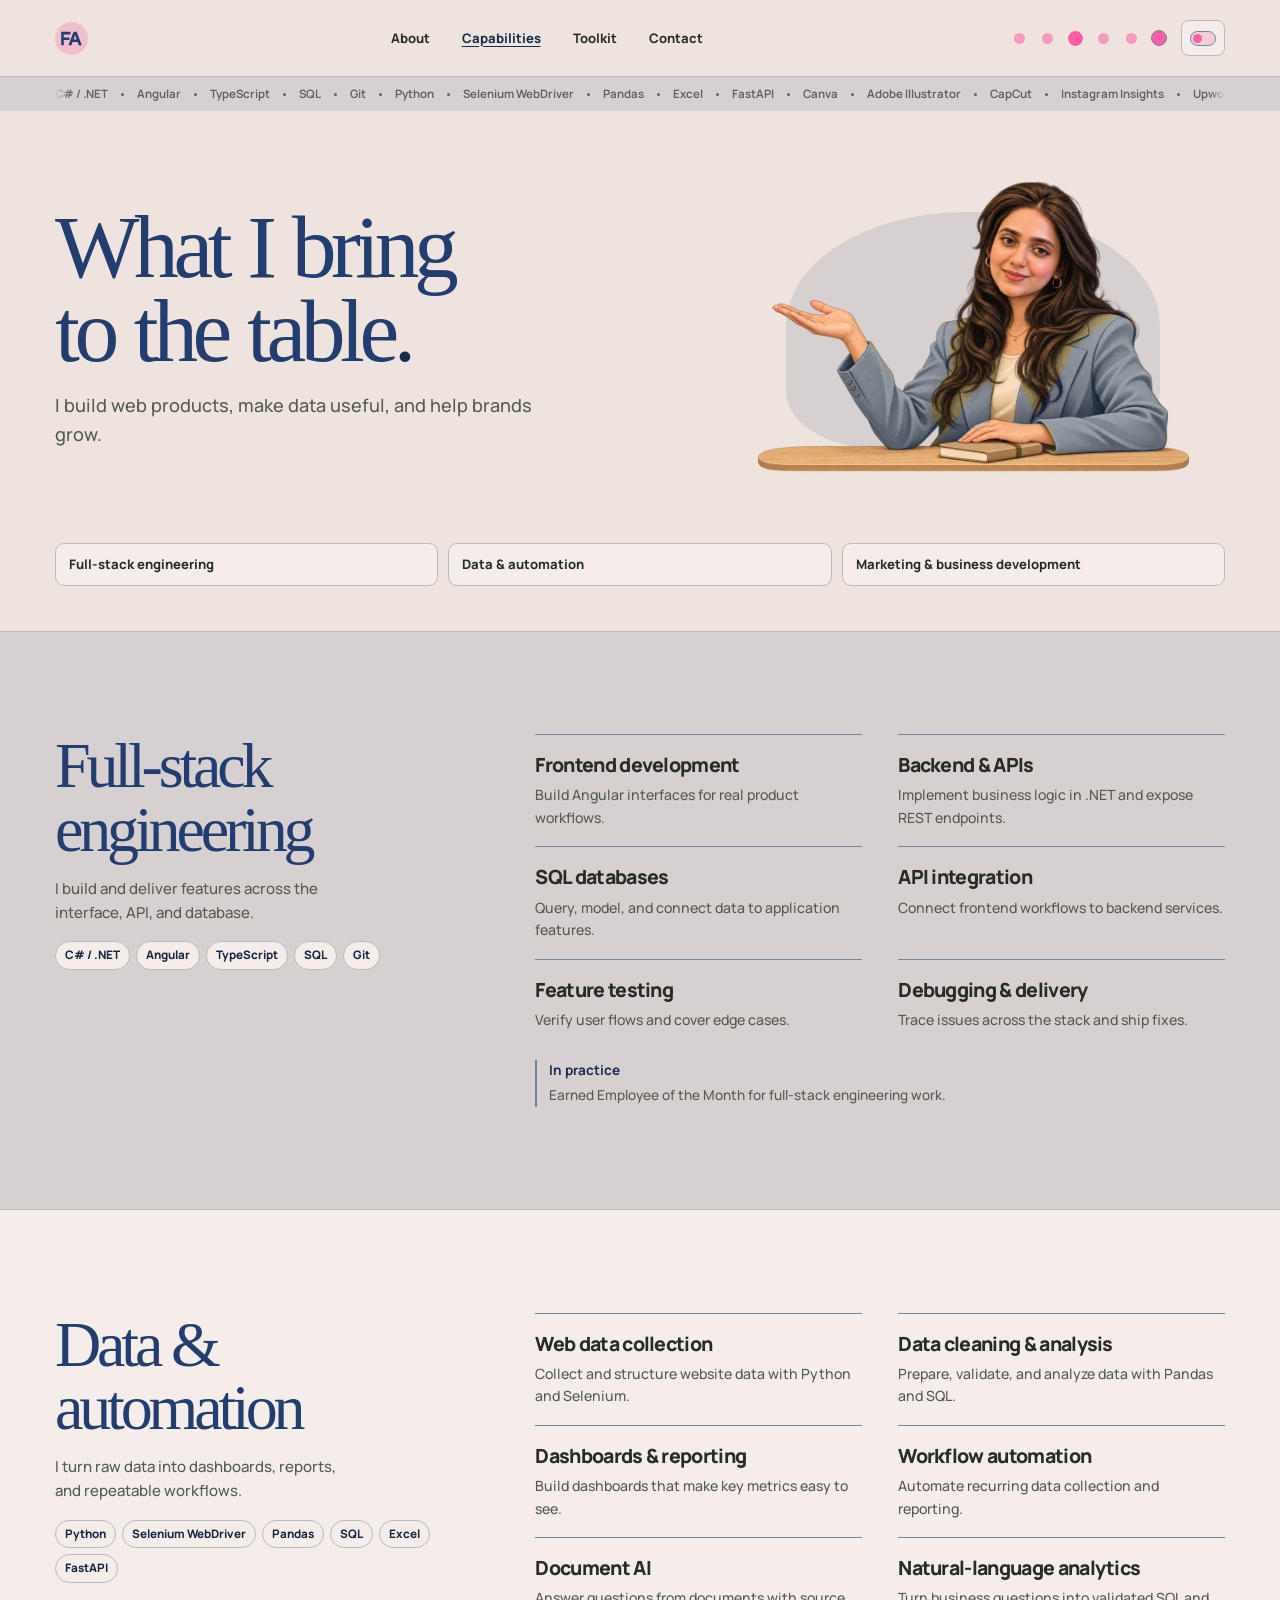
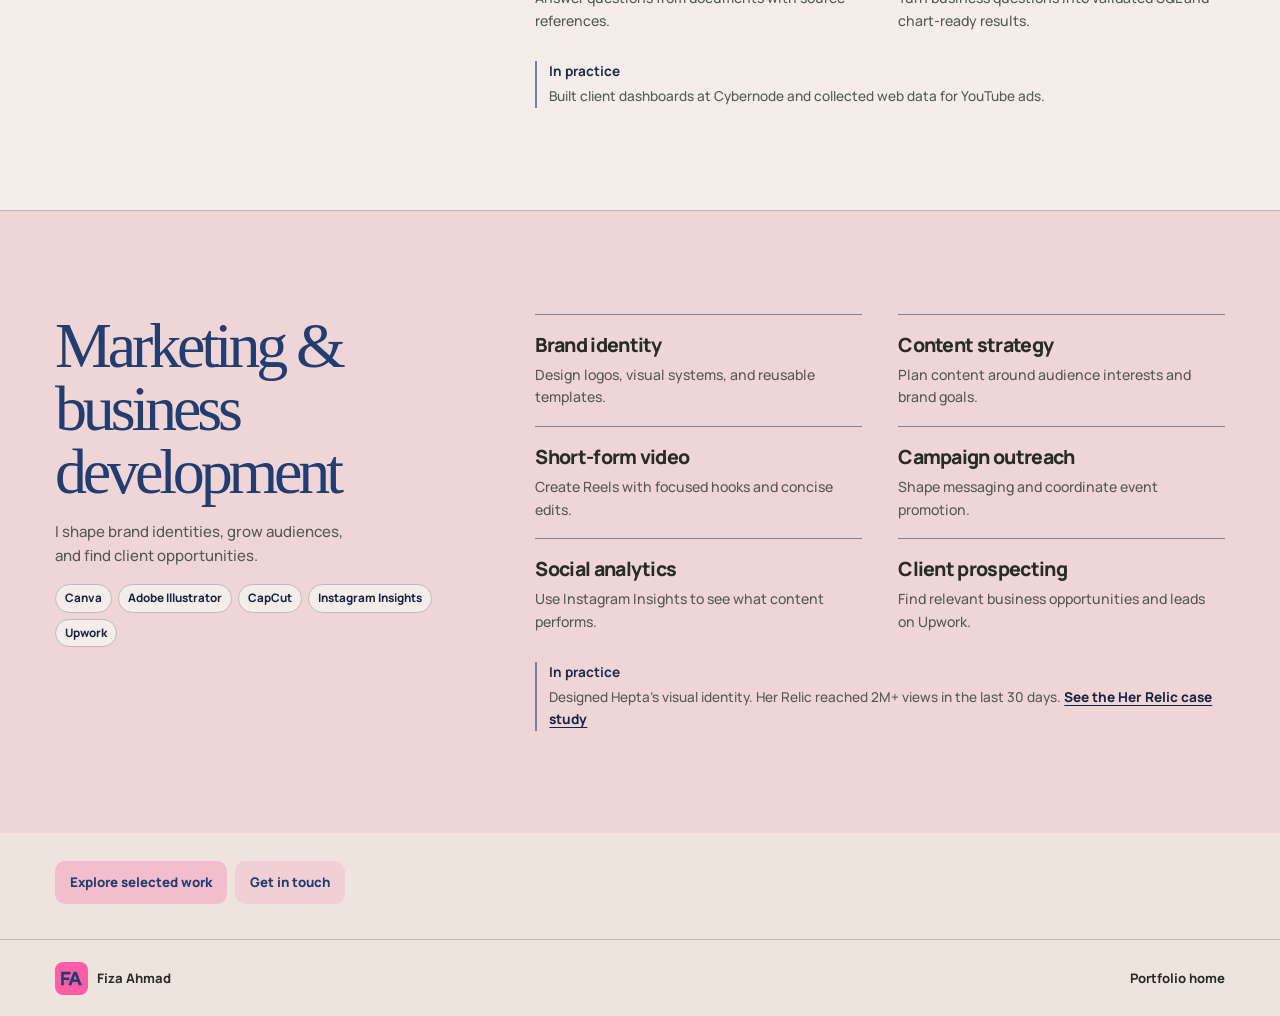
==== career-highlights.html @ b87e9777 "Publish portfolio on GitHub Pages" ====
<!doctype html>
<html lang="en">
<head>
  <meta charset="utf-8">
  <meta name="viewport" content="width=device-width, initial-scale=1">
  <meta name="description" content="What Fiza Ahmad brings to a team across full-stack engineering, data and automation, and marketing and business development.">
  <meta name="theme-color" content="#f7f3e9">
  <title>Capabilities | Fiza Ahmad</title>
  <link rel="icon" href="fa.svg" type="image/svg+xml">
  <script src="theme.js"></script>
  <link rel="stylesheet" href="styles.css">
  <script src="portfolio.js" defer></script>
</head>
<body id="top">
  <a class="skip" href="#main">Skip to content</a>
  <header class="navigation-bar">
    <div class="wrap nav">
      <a class="wordmark" href="./" aria-label="Fiza Ahmad, home"><span class="monogram" aria-hidden="true"></span></a>
      <nav aria-label="Portfolio index"><a href="./#about">About</a><a href="career-highlights.html" aria-current="page">Capabilities</a><a href="./#skills">Toolkit</a><a href="./#contact">Contact</a></nav>
      <div class="appearance-controls">
        <div class="palette-picker" role="group" aria-label="Color palette" hidden>
          <button type="button" data-palette="earth" aria-label="Brown and beige" title="Brown and beige" aria-pressed="false"></button>
          <button type="button" data-palette="sage" aria-label="Pastel green" title="Pastel green" aria-pressed="false"></button>
          <button type="button" data-palette="navy" aria-label="Navy and pink" title="Navy and pink" aria-pressed="true"></button>
          <button type="button" data-palette="cocoa" aria-label="Cocoa and sky blue" title="Cocoa and sky blue" aria-pressed="false"></button>
          <button type="button" data-palette="poppy" aria-label="Sage and brown" title="Sage and brown" aria-pressed="false"></button>
          <input class="custom-color" type="color" value="#fe5da8" aria-label="Try a custom color" title="Try a custom color">
        </div>
        <button class="theme-toggle" type="button" aria-label="Dark mode" aria-pressed="false" hidden><span class="theme-switch" aria-hidden="true"></span></button>
      </div>
    </div>
  </header>

  <main id="main" class="capabilities">
    <div class="tool-flow">
      <div class="wrap tool-flow-viewport" role="region" aria-label="Tools" tabindex="0">
      <div class="tool-flow-track">
        <ul><li>C# / .NET</li><li>Angular</li><li>TypeScript</li><li>SQL</li><li>Git</li><li>Python</li><li>Selenium WebDriver</li><li>Pandas</li><li>Excel</li><li>FastAPI</li><li>Canva</li><li>Adobe Illustrator</li><li>CapCut</li><li>Instagram Insights</li><li>Upwork</li></ul>
        <ul class="tool-flow-repeat" aria-hidden="true"><li>C# / .NET</li><li>Angular</li><li>TypeScript</li><li>SQL</li><li>Git</li><li>Python</li><li>Selenium WebDriver</li><li>Pandas</li><li>Excel</li><li>FastAPI</li><li>Canva</li><li>Adobe Illustrator</li><li>CapCut</li><li>Instagram Insights</li><li>Upwork</li></ul>
      </div>
      </div>
    </div>

    <section class="wrap capability-intro" aria-labelledby="capabilities-title">
      <div class="capability-intro-copy">
        <h1 id="capabilities-title">What I bring<br>to the table<span>.</span></h1>
        <p>I build web products, make data useful, and help brands grow.</p>
      </div>
      <figure class="capability-portrait">
        <img src="fiza-at-the-table.webp" width="1050" height="700" alt="Illustration of Fiza Ahmad at a desk, gesturing toward the heading" fetchpriority="high">
      </figure>
    </section>

    <nav class="wrap capability-category-index" aria-label="Capability categories">
      <a href="#engineering">Full-stack engineering</a>
      <a href="#data">Data &amp; automation</a>
      <a href="#marketing">Marketing &amp; business development</a>
    </nav>

    <section class="capability-band capability-engineering" id="engineering" aria-labelledby="engineering-title">
      <div class="wrap capability-layout">
        <div class="capability-overview" data-reveal>
          <h2 id="engineering-title">Full-stack<br> engineering</h2>
          <p>I build and deliver features across the interface, API, and database.</p>
          <ul class="skill-tags" aria-label="Engineering tools"><li>C# / .NET</li><li>Angular</li><li>TypeScript</li><li>SQL</li><li>Git</li></ul>
        </div>
        <div class="capability-body" data-reveal>
          <dl class="capability-list">
            <div><dt>Frontend development</dt><dd>Build Angular interfaces for real product workflows.</dd></div>
            <div><dt>Backend &amp; APIs</dt><dd>Implement business logic in .NET and expose REST endpoints.</dd></div>
            <div><dt>SQL databases</dt><dd>Query, model, and connect data to application features.</dd></div>
            <div><dt>API integration</dt><dd>Connect frontend workflows to backend services.</dd></div>
            <div><dt>Feature testing</dt><dd>Verify user flows and cover edge cases.</dd></div>
            <div><dt>Debugging &amp; delivery</dt><dd>Trace issues across the stack and ship fixes.</dd></div>
          </dl>
          <p class="capability-example"><strong>In practice</strong> Earned Employee of the Month for full-stack engineering work.</p>
        </div>
      </div>
    </section>

    <section class="capability-band capability-data" id="data" aria-labelledby="data-title">
      <div class="wrap capability-layout">
        <div class="capability-overview" data-reveal>
          <h2 id="data-title">Data &amp;<br> automation</h2>
          <p>I turn raw data into dashboards, reports, and repeatable workflows.</p>
          <ul class="skill-tags" aria-label="Data and automation tools"><li>Python</li><li>Selenium WebDriver</li><li>Pandas</li><li>SQL</li><li>Excel</li><li>FastAPI</li></ul>
        </div>
        <div class="capability-body" data-reveal>
          <dl class="capability-list">
            <div><dt>Web data collection</dt><dd>Collect and structure website data with Python and Selenium.</dd></div>
            <div><dt>Data cleaning &amp; analysis</dt><dd>Prepare, validate, and analyze data with Pandas and SQL.</dd></div>
            <div><dt>Dashboards &amp; reporting</dt><dd>Build dashboards that make key metrics easy to see.</dd></div>
            <div><dt>Workflow automation</dt><dd>Automate recurring data collection and reporting.</dd></div>
            <div><dt>Document AI</dt><dd>Answer questions from documents with source references.</dd></div>
            <div><dt>Natural-language analytics</dt><dd>Turn business questions into validated SQL and chart-ready results.</dd></div>
          </dl>
          <p class="capability-example"><strong>In practice</strong> Built client dashboards at Cybernode and collected web data for YouTube ads.</p>
        </div>
      </div>
    </section>

    <section class="capability-band capability-marketing" id="marketing" aria-labelledby="marketing-title">
      <div class="wrap capability-layout">
        <div class="capability-overview" data-reveal>
          <h2 id="marketing-title">Marketing &amp;<br> business development</h2>
          <p>I shape brand identities, grow audiences, and find client opportunities.</p>
          <ul class="skill-tags" aria-label="Marketing and business development tools"><li>Canva</li><li>Adobe Illustrator</li><li>CapCut</li><li>Instagram Insights</li><li>Upwork</li></ul>
        </div>
        <div class="capability-body" data-reveal>
          <dl class="capability-list">
            <div><dt>Brand identity</dt><dd>Design logos, visual systems, and reusable templates.</dd></div>
            <div><dt>Content strategy</dt><dd>Plan content around audience interests and brand goals.</dd></div>
            <div><dt>Short-form video</dt><dd>Create Reels with focused hooks and concise edits.</dd></div>
            <div><dt>Campaign outreach</dt><dd>Shape messaging and coordinate event promotion.</dd></div>
            <div><dt>Social analytics</dt><dd>Use Instagram Insights to see what content performs.</dd></div>
            <div><dt>Client prospecting</dt><dd>Find relevant business opportunities and leads on Upwork.</dd></div>
          </dl>
          <p class="capability-example"><strong>In practice</strong> Designed Hepta’s visual identity. Her Relic reached 2M+ views in the last 30 days. <a href="./#her-relic">See the Her Relic case study</a></p>
        </div>
      </div>
    </section>

    <div class="wrap capability-actions">
      <a class="button button-primary" href="./#work">Explore selected work</a>
      <a class="button button-secondary" href="./#contact">Get in touch</a>
    </div>
  </main>
  <footer><div class="wrap footer"><a class="wordmark" href="./"><span class="monogram" aria-hidden="true"></span> Fiza Ahmad</a><a href="./">Portfolio home</a></div></footer>
</body>
</html>
---- styles.css ----
@font-face {
  font-family: Manrope;
  src: url('manrope.woff2') format('woff2');
  font-weight: 200 800;
  font-display: swap;
}
:root {
  color-scheme: light;
  --bg: #f7f3e9;
  --panel: #fffdf6;
  --line: #cacbb9;
  --text: #272c25;
  --muted: #545b50;
  --accent: #3f5e49;
  --accent-strong: #344d3c;
  --accent-ink: #fffdf6;
  --sage: #e3e9dc;
  --sage-deep: #d8e0d2;
  --sand: #eee5d5;
  --hover: #e7ecdf;
  --frame: #a6b49e;
  --shadow: #35433316;
  --ui-accent: var(--hook, var(--accent));
  --ui-ink: var(--contact-icon-ink, var(--accent-ink));
  --button-label: var(--heading, var(--accent));
  --button-fill: color-mix(in srgb, var(--ui-accent) 28%, var(--bg));
  --ui-tint: color-mix(in srgb, var(--ui-accent) 15%, var(--bg));
  --name-light: color-mix(in srgb, var(--name-color) 86%, white);
  --name-color: color-mix(in srgb, var(--heading, var(--accent)) 82%, black);
  --nav-height: 76px;
  --font: Manrope, system-ui, sans-serif;
}
:root[data-theme="dark"] {
  color-scheme: dark;
  --bg: #1b211b;
  --panel: #242c24;
  --line: #4e5b4e;
  --text: #f1efe4;
  --muted: #c2cbbe;
  --accent: #b9d2b7;
  --accent-strong: #d0e5cc;
  --accent-ink: #202b21;
  --sage: #293629;
  --sage-deep: #324332;
  --sand: #35312a;
  --hover: #354135;
  --frame: #728972;
  --shadow: #080b0860;
}
:root[data-palette="earth"] {
  --bg: #f6eee2;
  --panel: #fff8ee;
  --line: #d7c3ad;
  --text: #33251e;
  --muted: #665044;
  --accent: #774b34;
  --accent-strong: #5b3625;
  --accent-ink: #fff8ee;
  --sage: #eadcc7;
  --sage-deep: #e2cdb1;
  --sand: #f2dfd2;
  --hover: #f1e4d3;
  --frame: #b49982;
  --shadow: #422b211f;
}
:root[data-palette="earth"][data-theme="dark"] {
  --bg: #241b16;
  --panel: #30241d;
  --line: #634c3d;
  --text: #fff0de;
  --muted: #dcc6b4;
  --accent: #e4b697;
  --accent-strong: #ffd4b5;
  --accent-ink: #302017;
  --sage: #3d2e24;
  --sage-deep: #513a2b;
  --sand: #442923;
  --hover: #473326;
  --frame: #947660;
  --shadow: #130d0960;
}
/* Shared surfaces for the three custom palettes follow their background and heading colors. */
:root:is([data-palette="navy"], [data-palette="cocoa"], [data-palette="poppy"]) {
  --panel: color-mix(in srgb, var(--bg) 65%, white);
  --accent: color-mix(in srgb, var(--heading) 72%, black);
  --accent-strong: color-mix(in srgb, var(--accent) 84%, black);
  --frame: color-mix(in srgb, var(--heading) 58%, var(--bg));
  --line: color-mix(in srgb, var(--heading) 25%, var(--bg));
  --sage: color-mix(in srgb, var(--heading) 12%, var(--bg));
  --sage-deep: color-mix(in srgb, var(--heading) 18%, var(--bg));
  --sand: color-mix(in srgb, var(--hook) 11%, var(--bg));
  --hover: var(--sage);
  --contact-icon-ink: #181411;
}
:root:is([data-palette="navy"], [data-palette="cocoa"], [data-palette="poppy"])[data-theme="dark"] {
  --panel: color-mix(in srgb, var(--bg) 91%, var(--heading));
  --accent: var(--heading);
  --accent-strong: color-mix(in srgb, var(--accent) 75%, white);
  --accent-ink: var(--bg);
}
:root[data-palette="navy"]:not([data-theme="dark"], [data-custom-color]) { --contact-fill: #9D255D; }
:root[data-palette="navy"] {
  --mark-ink: #223D6F;
  --heading: #223D6F;
  --bg: #EEE4DD;
  --hook: #FE5DA8;
}
:root[data-palette="navy"][data-theme="dark"] {
  --heading: #BCD0F8;
  --bg: #142033;
}
:root[data-palette="cocoa"]:not([data-theme="dark"], [data-custom-color]) { --contact-fill: #315D89; }
:root[data-palette="cocoa"] {
  --mark-ink: #3B2418;
  --heading: #3B2418;
  --bg: #F2E8DA;
  --hook: #8EC5FF;
}
:root[data-palette="cocoa"][data-theme="dark"] {
  --heading: #F0CDB2;
  --bg: #261A16;
}
:root[data-palette="poppy"] {
  --mark-ink: #C5D7B1;
  --contact-icon-ink: var(--mark-ink);
  --heading: #9CAF88;
  --bg: #F7F5EF;
  --hook: #3B2418;
}
:root[data-palette="poppy"][data-theme="dark"] {
  --contact-fill: var(--heading);
  --heading: #C5D7B1;
  --bg: #1D251C;
}
*, *::before, *::after { box-sizing: border-box; }
html { scroll-behavior: smooth; scroll-padding-top: var(--nav-height); }
body { margin: 0; background: var(--bg); color: var(--text); font: 500 16px/1.6 var(--font); }
h1, h2, h3, h4, p, figure, dl, dd, blockquote { margin: 0; }
h1, h2, h3, h4 { color: var(--heading, var(--text)); }
h1, h2, h3 { line-height: 1.06; letter-spacing: -.055em; font-weight: 800; }
h2 { font-size: clamp(2.6rem, 5.75vw, 5rem); }
h3 { font-size: clamp(1.36rem, 2.4vw, 2rem); }
p { color: var(--muted); }
h2 span { color: var(--ui-accent); }
.text-link { color: var(--accent); }
a { color: inherit; text-underline-offset: .2em; }
a:hover { text-decoration-thickness: 2px; }
button { font: inherit; }
:focus-visible { outline: 2px solid var(--accent); outline-offset: 5px; }
[hidden] { display: none !important; }
.wrap { width: min(1170px, calc(100% - 88px)); margin-inline: auto; }
.eyebrow { color: var(--accent); font-size: .7rem; font-weight: 800; line-height: 1.5; text-transform: uppercase; letter-spacing: .15em; }
.sr-only, .skip:not(:focus) { position: absolute; width: 1px; height: 1px; margin: -1px; overflow: hidden; clip-path: inset(50%); white-space: nowrap; }
.skip:focus { position: fixed; z-index: 3; top: 12px; left: 12px; background: var(--accent); color: var(--accent-ink); padding: 10px 16px; }
.navigation-bar { position: sticky; top: 0; z-index: 2; border-bottom: 1px solid var(--line); background: var(--bg); }
.nav, .footer { min-height: var(--nav-height); display: flex; align-items: center; justify-content: space-between; gap: 16px; }
.wordmark { display: inline-flex; align-items: center; gap: 9px; font-size: .87rem; font-weight: 800; text-decoration: none; white-space: nowrap; }
.monogram { display: grid; place-items: center; flex: 0 0 auto; width: 33px; height: 33px; border-radius: 8px; background: var(--ui-accent); }
.navigation-bar .monogram { border-radius: 40px; background: var(--button-fill); }
.navigation-bar .monogram::before { background: var(--button-label); }
.monogram::before { content: ''; width: 100%; height: 100%; background: var(--mark-ink, var(--accent-ink)); mask: url('fa-letters.svg') center / contain no-repeat; }
nav { display: flex; flex-wrap: wrap; justify-content: center; gap: clamp(12px, 2.5vw, 32px); }
nav a, .footer a { font-size: .82rem; font-weight: 750; text-decoration: none; }
nav a:hover, .footer a:hover { color: var(--accent); }
nav a { padding-block: 4px; }
nav a:hover { text-decoration: underline; }
.theme-toggle { display: inline-grid; place-items: center; inline-size: 44px; block-size: 36px; border: 1px solid var(--line); border-radius: 8px; padding: 0; background: var(--panel); cursor: pointer; }
.theme-toggle:hover { background: var(--hover); }
.theme-switch { position: relative; width: 26px; height: 15px; border: 1px solid var(--frame); border-radius: 20px; background: var(--ui-tint); }
.theme-switch::after { content: ''; position: absolute; top: 2px; left: 2px; width: 9px; height: 9px; border-radius: 50%; background: var(--ui-accent); transition: transform .2s ease; }
.theme-toggle[aria-pressed="true"] .theme-switch::after { transform: translateX(11px); }
.hero { --hero-gutter: max(44px, calc((100% - 1170px) / 2)); --hero-overlap: clamp(78px, 10.5vw, 148px); display: grid; isolation: isolate; align-content: end; min-height: min(calc(100svh - var(--nav-height)), 760px); padding-top: clamp(24px, 4vw, 64px); }
h1 { font: 400 clamp(4rem, 8vw, 8.15rem)/.94 Georgia, serif; letter-spacing: -.061em; word-spacing: .035em; margin: 0 0 30px -.05em; }
.hero h1 { position: relative; z-index: 0; padding-inline-start: var(--hero-gutter); color: var(--name-color); font: 400 clamp(4.1rem, 16vw, 16.5rem)/.98 Georgia, serif; letter-spacing: -.064em; word-spacing: .04em; margin: 0; }
.appearance-controls { display: flex; align-items: center; gap: 8px; }
.palette-picker { display: flex; align-items: center; }
.palette-picker button { display: grid; inline-size: 28px; block-size: 36px; place-items: center; border: 0; padding: 0; background: none; cursor: pointer; }
.palette-picker button::before { content: ''; width: 11px; height: 11px; opacity: .55; border-radius: 50%; background-color: var(--ui-accent); transition: transform .2s ease; }
.palette-picker button[aria-pressed="true"]::before { opacity: 1; transform: scale(1.35); }
.palette-picker button:hover::before { opacity: 1; }
.palette-picker button:focus-visible { outline-offset: -1px; border-radius: 50%; }
.hero-stage { display: grid; grid-template-columns: minmax(0, 1fr) minmax(0, 1.85fr); align-items: end; gap: clamp(12px, 2vw, 36px); padding-inline-start: var(--hero-gutter); position: relative; z-index: 1; margin-top: calc(-1 * var(--hero-overlap)); }
.hero-copy { align-self: end; padding-bottom: clamp(32px, 8svh, 72px); }
.hero-hook { color: var(--name-light); font-size: clamp(1.24rem, 3vw, 2.6rem); font-weight: 400; letter-spacing: -.025em; line-height: 1.26; }
.hero-copy .button { border-radius: 8px; margin-top: clamp(12px, 2vw, 25px); padding: 10px 16px; }
.button { display: inline-flex; align-items: center; justify-content: center; gap: 9px; border: 1px solid transparent; border-radius: 10px; padding: 10px 14px; font-size: .83rem; font-weight: 800; text-decoration: none; transition: color .22s ease, background .22s ease, transform .22s ease; }
.button:hover { transform: translateY(-2px); }
.button-primary, .brand-head .button { background: var(--button-fill); color: var(--button-label); }
.button-primary:hover, .brand-head .button:hover { background: var(--ui-tint); }
.button-secondary { color: var(--button-label); background: var(--ui-tint); }
.button-secondary:hover { background: var(--button-fill); }
.hero-copy .button { background: var(--contact-fill, var(--ui-accent)); color: var(--bg); }
.hero-copy .button:hover { background: color-mix(in srgb, var(--contact-fill, var(--ui-accent)) 92%, var(--bg)); }
.play-icon { display: inline-block; margin-left: 2px; border-left: 8px solid currentColor; border-block: 5px solid transparent; }
.portrait { justify-self: end; width: min(100%, 57vw, 780px); max-width: max(250px, calc((100svh - var(--nav-height) - 140px) * 1.2)); }
.portrait img { display: block; width: 100%; height: auto; }
.portrait { position: relative; isolation: isolate; }
.portrait::after, .capability-portrait::after {
  content: '';
  position: absolute;
  inset: 0;
  pointer-events: none;
  background: var(--name-light);
  mask: url('portrait-clothing-mask.svg') center / 100% 100% no-repeat,
    url('fiza-ahmad-extended-768.webp') center / 100% 100% no-repeat;
  mask-composite: intersect;
  mix-blend-mode: color;
  opacity: .68;
}
.hero h1, .hero-copy { animation: enter .62s ease both; }
@keyframes enter { from { opacity: .82; transform: translateY(14px); } to { opacity: 1; transform: translateY(0); } }
.section { padding-block: clamp(52px, 6.7vw, 94px); }
.about-section { background: var(--sage); border-block: 1px solid var(--line); }
.about { display: grid; grid-template-columns: 1.12fr 1fr; align-items: center; gap: clamp(20px, 6vw, 78px); }
.about-lead { color: var(--accent); margin: 15px 0 8px; font-size: clamp(1.2rem, 2.5vw, 1.65rem); font-weight: 800; letter-spacing: -.035em; }
.about h2 + p + p { max-width: 47ch; }
.about-disciplines { display: grid; gap: 10px; }
.about-disciplines article { padding: 15px 18px; border: 1px solid var(--line); border-radius: 10px; background: var(--panel); }
.about-disciplines h3 { font-size: 1.15rem; margin-bottom: 5px; }
.about-disciplines p { font-size: .88rem; }
.section-head { display: flex; justify-content: space-between; align-items: end; flex-wrap: wrap; gap: 15px; margin-bottom: 24px; }
.filters { display: flex; flex-wrap: wrap; gap: 5px; }
.filters button { border: 1px solid transparent; border-radius: 8px; background: var(--ui-tint); color: var(--button-label); padding: 6px 10px; cursor: pointer; font-size: .75rem; font-weight: 800; }
.filters button:hover { background: var(--panel); }
.filters button[aria-pressed="true"] { background: var(--button-fill); }
.projects { display: grid; grid-template-columns: 1fr 1fr; gap: 12px; }
.project { padding: clamp(18px, 3vw, 32px); border: 1px solid var(--line); border-radius: 13px; background: var(--panel); }
.project { transition: translate .26s ease, box-shadow .26s ease, border-color .26s ease; }
.project:hover, .project:focus-within { translate: 0 -4px; box-shadow: 0 10px 24px var(--shadow); border-color: var(--frame); }
.motion .project[data-reveal] { opacity: .56; transform: translateY(19px); transition: opacity .45s ease, transform .45s ease, translate .26s ease, box-shadow .26s ease, border-color .26s ease; }
.motion .project[data-reveal]:nth-child(2n + 3) { transition-delay: .085s, .085s, 0s, 0s, 0s; }
.motion .project[data-reveal].revealed, .motion .project[data-reveal]:focus-within { opacity: 1; transform: none; }
.project h3 { margin-block: 6px 10px; }
.project p:not(.eyebrow) { max-width: 49ch; }
.project-feature { grid-column: 1 / -1; display: grid; grid-template-columns: 1fr 1.15fr; align-items: center; gap: 20px; background: linear-gradient(112deg, var(--sage), var(--sage-deep)); }
.project-stats { display: grid; grid-template-columns: repeat(3, 1fr); gap: 10px; }
.project-stats > div { border-left: 1px solid var(--frame); padding-left: 11px; }
.project-stats dt { color: var(--accent); font-size: clamp(1.2rem, 3vw, 2.15rem); font-weight: 800; letter-spacing: -.05em; }
.project-stats dd { color: var(--muted); font-size: .72rem; line-height: 1.35; }
.creative-project { background: var(--sand); }
.text-link { display: inline-block; margin-top: 9px; font-size: .81rem; font-weight: 800; }
.brand { background: linear-gradient(135deg, var(--sage), var(--bg) 72%); border-block: 1px solid var(--line); }
.brand-head { display: flex; flex-wrap: wrap; justify-content: space-between; align-items: end; gap: 16px; margin-bottom: 25px; }
.brand-head h2 { margin-top: 6px; }
.niche { color: var(--text); font-size: clamp(1rem, 2.5vw, 1.55rem); font-weight: 800; margin-top: 7px; }
.brand-copy { max-width: 51ch; margin-top: 6px; }
.brand-stats { display: grid; grid-template-columns: repeat(2, 1fr); border-block: 1px solid var(--line); margin-bottom: 28px; }
.brand-stats > div { padding: 13px 16px 15px; min-width: 0; }
.brand-stats > div:first-child { padding-left: 0; }
.brand-stats > div + div { border-left: 1px solid var(--line); }
.brand-stats dt { color: var(--accent); font-size: clamp(1.8rem, 5.2vw, 4.6rem); font-weight: 800; line-height: 1.15; letter-spacing: -.08em; }
.brand-stats dd { color: var(--muted); font-size: .79rem; }
.reels-head, .reels { width: min(100%, 950px); margin-inline: auto; }
.reels-head { display: flex; justify-content: space-between; align-items: center; gap: 8px; margin-bottom: 12px; }
.reels { display: grid; grid-template-columns: repeat(6, minmax(0, 1fr)); gap: clamp(10px, 1.5vw, 16px); }
.reel { min-width: 0; }
.reel-cover { position: relative; display: block; overflow: hidden; aspect-ratio: 9 / 16; border-radius: 10px; background: var(--panel); }
.reel-cover:focus-visible { outline-offset: -4px; }
.reel-cover img { display: block; width: 100%; height: 100%; object-fit: cover; transition: transform .4s ease; }
.reel-cover:hover img, .reel-cover:focus-visible img { transform: scale(1.06); }
.reel-play { position: absolute; right: 5px; bottom: 5px; width: 26px; height: 26px; display: grid; place-items: center; background: var(--panel); color: var(--accent); border-radius: 50%; }
.reel-meta { padding-block: 8px; }
.reel-meta h4 { font-size: .86rem; line-height: 1.3; min-height: 2.6em; }
.reel-result { color: var(--muted); font-size: .76rem; margin-block: 2px 7px; }
.reel-result strong { color: var(--accent); font-size: 1.05rem; font-weight: 800; letter-spacing: -.055em; }
.reel-insights { margin-top: 8px; padding-top: 6px; border-top: 1px solid var(--line); color: var(--muted); font-size: .72rem; font-variant-numeric: tabular-nums; }
.reel-insights > div { display: flex; justify-content: space-between; gap: 4px; padding-block: 2px; }
.reel-insights dd { color: var(--text); white-space: nowrap; }
.toolkit-viewport { border-block: 1px solid var(--line); }
.toolkit-viewport .tool-flow-track ul { gap: 24px; padding-inline-end: 24px; }
.toolkit-viewport .tool-flow-track li { opacity: 1; font-size: .83rem; }
.toolkit-viewport img { display: block; flex: none; }
.toolkit-viewport .tool-flow-track { animation: none; }
.toolkit-viewport.is-animated .tool-flow-track { animation: tool-flow-loop 32s linear infinite; }
.toolkit-viewport.is-animated:is(:hover, :focus-visible) .tool-flow-track { animation-play-state: paused; }
.tool-flow-viewport.toolkit-viewport:not(.is-animated) { overflow-x: auto; mask-image: none; }
.toolkit-viewport .tool-flow-track > .tool-flow-repeat { display: none; }
.toolkit-viewport.is-animated .tool-flow-track > .tool-flow-repeat { display: flex; }
.more-skills { margin-top: 10px; font-size: .8rem; }
.recommendations { background: var(--sage); border-block: 1px solid var(--line); }
.quote-grid { display: grid; grid-template-columns: 1fr 1fr; gap: 12px; }
.quote-grid figure { background: var(--panel); border: 1px solid var(--line); border-radius: 12px; padding: clamp(14px, 2.7vw, 28px); display: flex; flex-direction: column; justify-content: space-between; gap: 13px; }
blockquote { font-size: clamp(.96rem, 2.1vw, 1.27rem); line-height: 1.5; font-weight: 750; }
.quote-grid figcaption { display: flex; align-items: center; gap: 8px; font-size: .74rem; }
.quote-grid figcaption div { display: grid; }
.quote-grid figcaption div span { color: var(--muted); }
.initials { display: grid; flex: 0 0 35px; place-items: center; width: 35px; height: 35px; background: var(--ui-tint); color: var(--heading, var(--accent)); font-weight: 800; border-radius: 50%; }
.contact { display: grid; grid-template-columns: minmax(0, 1fr) auto; gap: clamp(22px, 4vw, 48px); align-items: center; padding-block: clamp(38px, 5vw, 64px); }
.contact-intro > p { margin-top: 12px; font-size: clamp(1rem, 2vw, 1.2rem); }
.contact-channels { display: flex; flex-wrap: wrap; gap: 12px clamp(10px, 2vw, 24px); }
.contact-link { display: grid; justify-items: center; gap: 7px; min-width: 62px; font-size: .78rem; font-weight: 750; text-decoration: none; }
.contact-link:hover, .contact-link:focus-visible { color: var(--accent); text-decoration: underline; }
.contact-icon { display: grid; place-items: center; width: 44px; height: 44px; color: var(--ui-ink); background: var(--ui-accent); border-radius: 50%; transition: transform .2s ease; }
.contact-link--linkedin .contact-icon { background: var(--ui-tint); color: var(--heading, var(--accent)); }
.contact-link--watch .contact-icon { background: var(--sage); color: var(--accent); }
.contact-link:hover .contact-icon { transform: translateY(-2px); }
.contact-icon svg { width: 22px; height: 22px; }
footer { border-top: 1px solid var(--line); border-bottom: none; }
.footer div { display: flex; flex-wrap: wrap; gap: 13px; }
.motion [data-reveal] { opacity: .72; transform: translateY(12px); transition: opacity .44s ease, transform .44s ease; }
.motion [data-reveal].revealed, .motion [data-reveal]:focus-within { opacity: 1; transform: translateY(0); }
@media (max-width: 940px) {
  .hero h1 { font-size: clamp(3.5rem, 13vw, 8rem); }
  h2 { font-size: clamp(2rem, 5.4vw, 3.5rem); }
  .wrap { width: calc(100% - 50px); }
}
@media (min-width: 761px) and (max-width: 960px) {
  .reels-head, .reels { max-width: 480px; }
  .reels { grid-template-columns: repeat(3, minmax(0, 1fr)); }
}
@media (max-width: 760px) {
  :root { --nav-height: 96px; }
  .wrap { width: calc(100% - 32px); }
  .nav { padding-block: 9px; flex-wrap: wrap; }
  nav { order: 1; width: 100%; border-top: 1px solid var(--line); padding-top: 6px; gap: 1px clamp(7px, 2.6vw, 19px); }
  nav a { font-size: .72rem; }
  .about, .project-feature, .contact { grid-template-columns: 1fr; }
  .hero { --hero-gutter: 16px; --hero-overlap: clamp(33px, 11vw, 72px); min-height: 0; padding-top: clamp(12px, 3svh, 24px); }
  .hero h1 { font-size: clamp(2.35rem, 12vw, 5.25rem); }
  .palette-picker button { inline-size: 26px; }
  .hero-stage { grid-template-columns: minmax(0, .9fr) minmax(0, 1.1fr); gap: 8px; }
  .hero-copy { padding-bottom: clamp(18px, 4svh, 28px); }
  .hero-hook { font-size: clamp(.925rem, 3.3vw, 1.45rem); }
  .hero-copy .button { padding: 7px 10px; font-size: .74rem; }
  .section-head { align-items: start; }
  .reels-head, .reels { max-width: 290px; }
  .reels-head h3 { font-size: clamp(1rem, 4vw, 1.25rem); }
  .reels { grid-template-columns: repeat(2, minmax(0, 1fr)); }
  .brand-stats > div { padding-inline: 7px; }
  .brand-stats dd { font-size: .68rem; }
}
@media (max-width: 450px) {
  .section h2 { font-size: clamp(1.7rem, 7vw, 2.3rem); }
  .projects, .quote-grid { grid-template-columns: 1fr; }
}
@media (prefers-reduced-motion: reduce) {
  html { scroll-behavior: auto; }
  *, *::before, *::after { animation: none !important; transition: none !important; }
  .motion [data-reveal], .motion .project[data-reveal] { opacity: 1; transform: none; }
  .project:hover, .project:focus-within { translate: none; }
}

.capability-intro { display: grid; grid-template-columns: minmax(0, 1.22fr) minmax(0, 1fr); align-items: center; gap: clamp(22px, 4vw, 58px); padding-block: clamp(38px, 5vw, 72px); }
.capability-portrait { position: relative; isolation: isolate; justify-self: center; width: min(100%, 455px); }
.capability-portrait::before { content: ''; position: absolute; z-index: -1; inset: 12% 9% 10%; border-radius: 48% 48% 24% 24%; background: var(--sage); }
.capability-portrait img { display: block; width: 100%; height: auto; }
.capability-portrait::after {
  mask-image: url('capabilities-suit-mask.svg'), url('fiza-at-the-table.webp');
}

.capability-intro h1 { font-size: clamp(3.35rem, 7vw, 7rem); margin: 0 0 18px; }
.capability-intro h1 span { color: var(--accent); }
.capability-intro p { max-width: 44ch; font-size: clamp(.96rem, 1.5vw, 1.13rem); }
.capability-band { border-top: 1px solid var(--line); }
.capability-engineering { background: var(--sage); }
.capability-data { background: var(--panel); }
.capability-marketing { background: var(--sand); }
.capability-layout { display: grid; grid-template-columns: minmax(0, .85fr) minmax(0, 1.5fr); align-items: start; gap: clamp(28px, 7vw, 96px); padding-block: clamp(48px, 8vw, 110px); }
.capability-overview h2 { font: 400 clamp(2.75rem, 5vw, 4.9rem)/.99 Georgia, serif; letter-spacing: -.065em; }
.capability-overview > p { margin-top: 16px; max-width: 34ch; font-size: .94rem; }
.skill-tags { display: flex; flex-wrap: wrap; gap: 6px; list-style: none; padding: 0; margin: 16px 0 0; }
.skill-tags li { padding: 4px 9px; color: var(--accent-strong); background: var(--panel); border: 1px solid var(--line); border-radius: 20px; font-size: .73rem; font-weight: 750; }
.capability-list { display: grid; grid-template-columns: repeat(2, minmax(0, 1fr)); column-gap: clamp(14px, 3vw, 36px); }
.capability-list > div { border-top: 1px solid var(--frame); padding: 14px 0 17px; }
.capability-list dt { color: var(--text); font-size: clamp(1rem, 1.7vw, 1.22rem); font-weight: 800; letter-spacing: -.035em; }
.capability-list dd { color: var(--muted); margin-top: 4px; font-size: .88rem; }
.capability-example { border-left: 2px solid var(--frame); padding-left: 12px; font-size: .85rem; margin-top: 12px; }
.capability-example strong { display: block; color: var(--accent); margin-bottom: 3px; }
.capability-example a { color: var(--accent-strong); font-weight: 750; }
.capability-actions { display: flex; flex-wrap: wrap; gap: 8px; padding-block: 28px 35px; }
@media (max-width: 760px) {
  .capability-layout { grid-template-columns: 1fr; }
  .capability-intro { grid-template-columns: minmax(0, 1.18fr) minmax(0, 1fr); gap: clamp(8px, 3vw, 22px); padding-block: clamp(34px, 8vw, 62px); }
  .capability-intro h1 { font-size: clamp(1.55rem, 6.9vw, 3.55rem); margin-bottom: 10px; }
  .capability-intro p { font-size: clamp(.72rem, 2.4vw, .96rem); }
  .capability-portrait { width: 100%; }
  .capability-overview h2 br { display: none; }
}
@media (max-width: 420px) {
  .capability-list { grid-template-columns: 1fr; }
}
@media (max-width: 385px) {
  html { scroll-padding-top: 112px; }
}

.navigation-bar [aria-current="page"] { color: var(--accent); text-decoration: underline; }
.tool-flow { background: var(--sage); }
.tool-flow-viewport { overflow-x: auto; padding-block: 8px; }
.tool-flow-track { display: flex; width: max-content; }
.tool-flow-track ul { display: flex; align-items: center; gap: 13px; list-style: none; margin: 0; padding: 0 13px 0 0; }
.tool-flow-track li { display: flex; align-items: center; gap: 13px; white-space: nowrap; color: var(--text); opacity: .68; font-size: .72rem; font-weight: 650; }
.tool-flow-track li::after { content: ''; width: 3px; height: 3px; border-radius: 50%; background: currentColor; }
.tool-flow-track .tool-flow-repeat { display: none; }
.capability-category-index { display: grid; grid-template-columns: repeat(3, minmax(0, 1fr)); gap: 10px; margin-bottom: clamp(22px, 4vw, 45px); }
.capability-category-index a { display: flex; align-items: center; justify-content: space-between; gap: 8px; padding: 10px 13px; border: 1px solid var(--line); border-radius: 9px; background: var(--panel); color: var(--text); }
.capability-category-index a:hover { background: var(--sage); }
@media (prefers-reduced-motion: no-preference) {
  .tool-flow-viewport { overflow: hidden; mask-image: linear-gradient(to right, transparent, #000 16px, #000 calc(100% - 16px), transparent); }
  .tool-flow-track { animation: tool-flow-loop 36s linear infinite; }
  .tool-flow-track .tool-flow-repeat { display: flex; }
  .tool-flow-viewport:hover .tool-flow-track, .tool-flow-viewport:focus-visible .tool-flow-track { animation-play-state: paused; }
}
@keyframes tool-flow-loop { to { transform: translateX(-50%); } }
@media (max-width: 580px) {
  .capability-category-index { grid-template-columns: 1fr; gap: 6px; }
}

/* Brown accent lettering on the last palette's navigation and calls to action. */
:root[data-palette="poppy"]:not([data-custom-color]) :is(
  .filters button,
  .brand-head .button,
  .capability-actions .button
) { color: var(--ui-accent); }
:root[data-palette="poppy"]:not([data-custom-color]) .navigation-bar .monogram::before { background: var(--ui-accent); }
:root[data-palette="poppy"][data-theme="dark"]:not([data-custom-color]) :is(
  .navigation-bar .monogram,
  .filters button,
  .brand-head .button,
  .capability-actions .button
) { background: var(--heading); }
:root[data-palette="poppy"][data-theme="dark"]:not([data-custom-color]) :is(
  .filters button[aria-pressed="true"],
  .filters button:hover,
  .brand-head .button:hover,
  .capability-actions .button:hover
) { background: color-mix(in srgb, var(--heading) 80%, white); }

.custom-color {
  appearance: none;
  width: 28px;
  height: 36px;
  padding: 10px 6px;
  border: 0;
  background: transparent;
  cursor: pointer;
}
.custom-color::-webkit-color-swatch-wrapper { padding: 0; }
.custom-color::-webkit-color-swatch { border: 1px solid var(--frame); border-radius: 50%; }
.custom-color::-moz-color-swatch { border: 1px solid var(--frame); border-radius: 50%; }
:root[data-custom-color] {
  --bg: color-mix(in srgb, var(--visitor-color) 8%, #fffaf4);
  --heading: color-mix(in srgb, var(--visitor-color) 38%, #201724);
  --accent: var(--heading);
  --ui-accent: var(--visitor-color);
  --ui-ink: #fffaf4;
  --panel: color-mix(in srgb, var(--bg) 58%, white);
  --sage: color-mix(in srgb, var(--visitor-color) 16%, var(--bg));
  --sage-deep: color-mix(in srgb, var(--visitor-color) 22%, var(--bg));
  --sand: var(--sage);
  --line: color-mix(in srgb, var(--heading) 24%, var(--bg));
  --contact-fill: var(--heading);
}
:root[data-custom-color][data-theme="dark"] {
  --bg: color-mix(in srgb, var(--visitor-color) 12%, #18171d);
  --heading: color-mix(in srgb, var(--visitor-color) 36%, #fffaf4);
  --panel: color-mix(in srgb, var(--bg) 92%, white);
  --ui-ink: var(--bg);
}
:root[data-custom-color] .contact-icon { background: var(--ui-tint); color: var(--heading); }
:root[data-custom-color] :is(.navigation-bar .monogram, .filters button, .brand-head .button, .capability-actions .button) { background: var(--ui-tint); color: var(--heading); }
:root[data-custom-color] .navigation-bar .monogram::before { background: var(--heading); }
:root[data-custom-color] :is(.filters button[aria-pressed="true"], .filters button:hover, .brand-head .button:hover, .capability-actions .button:hover) { background: var(--button-fill); }
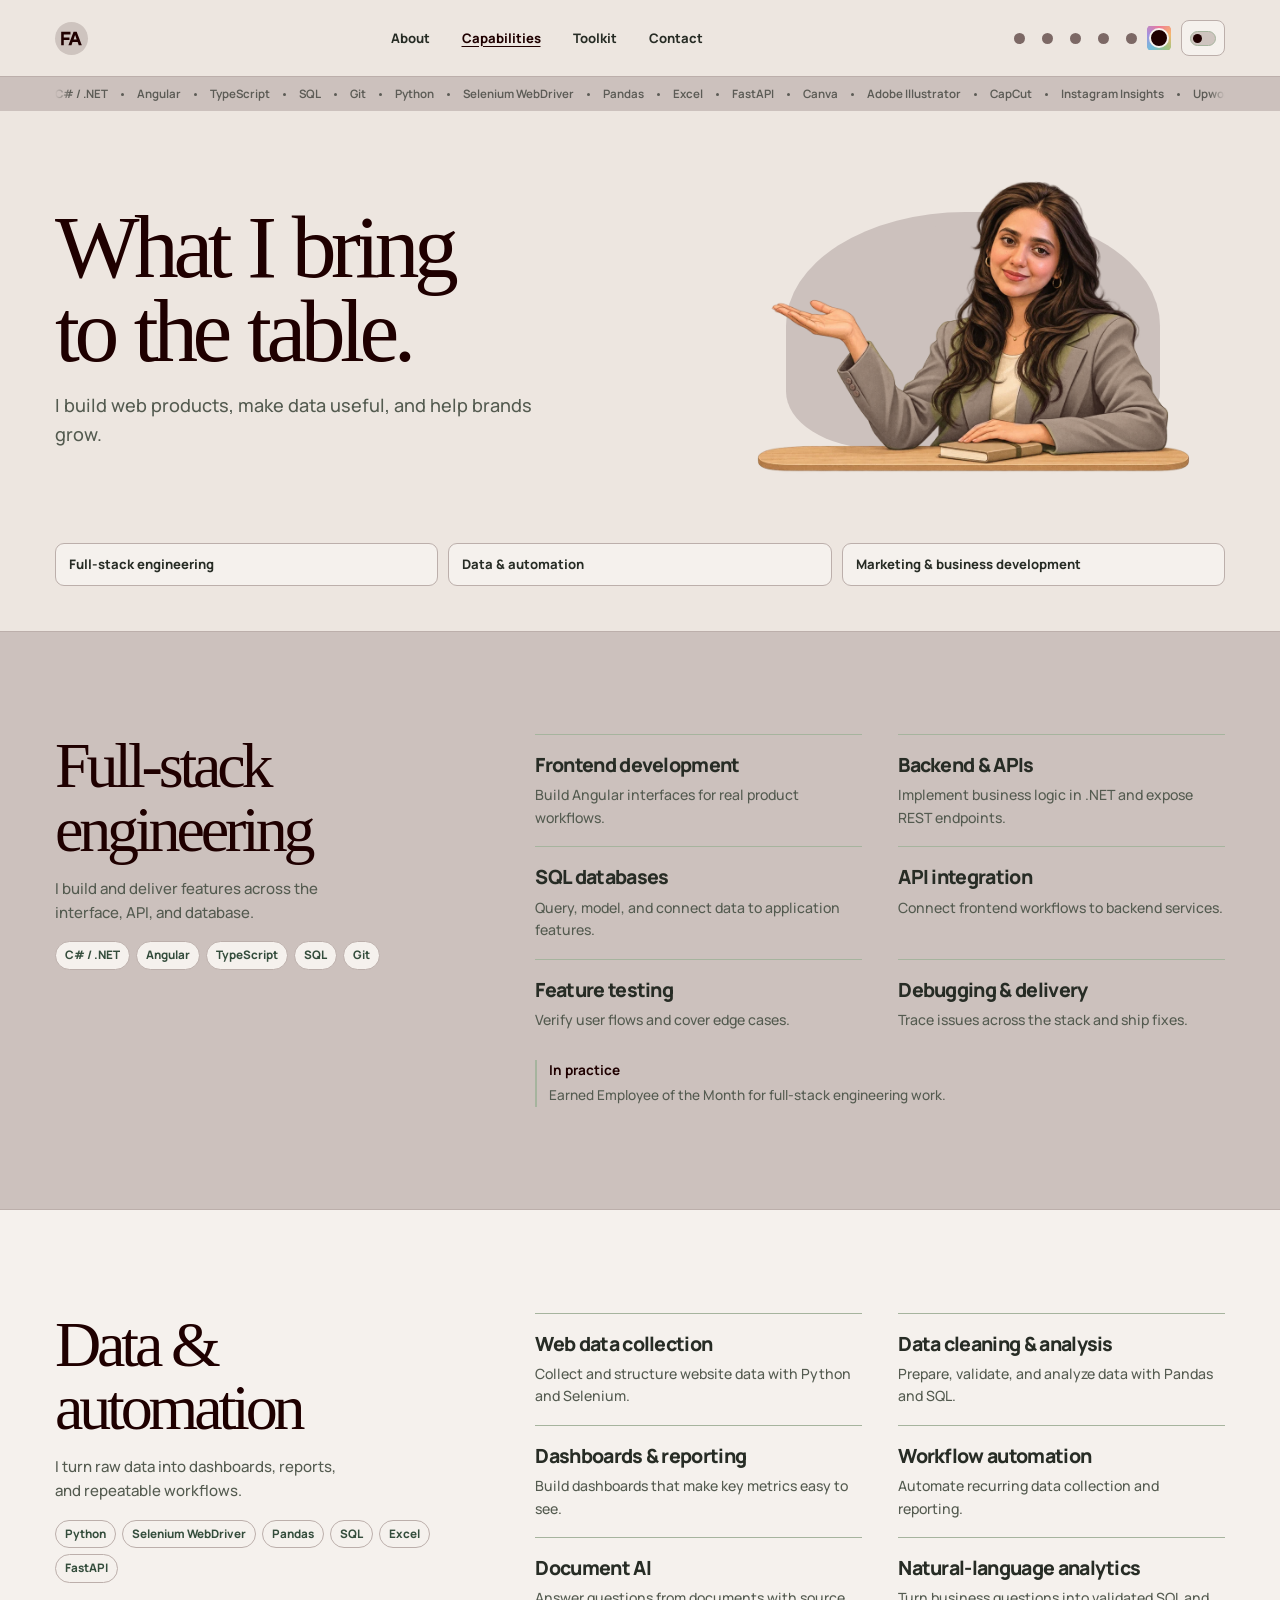
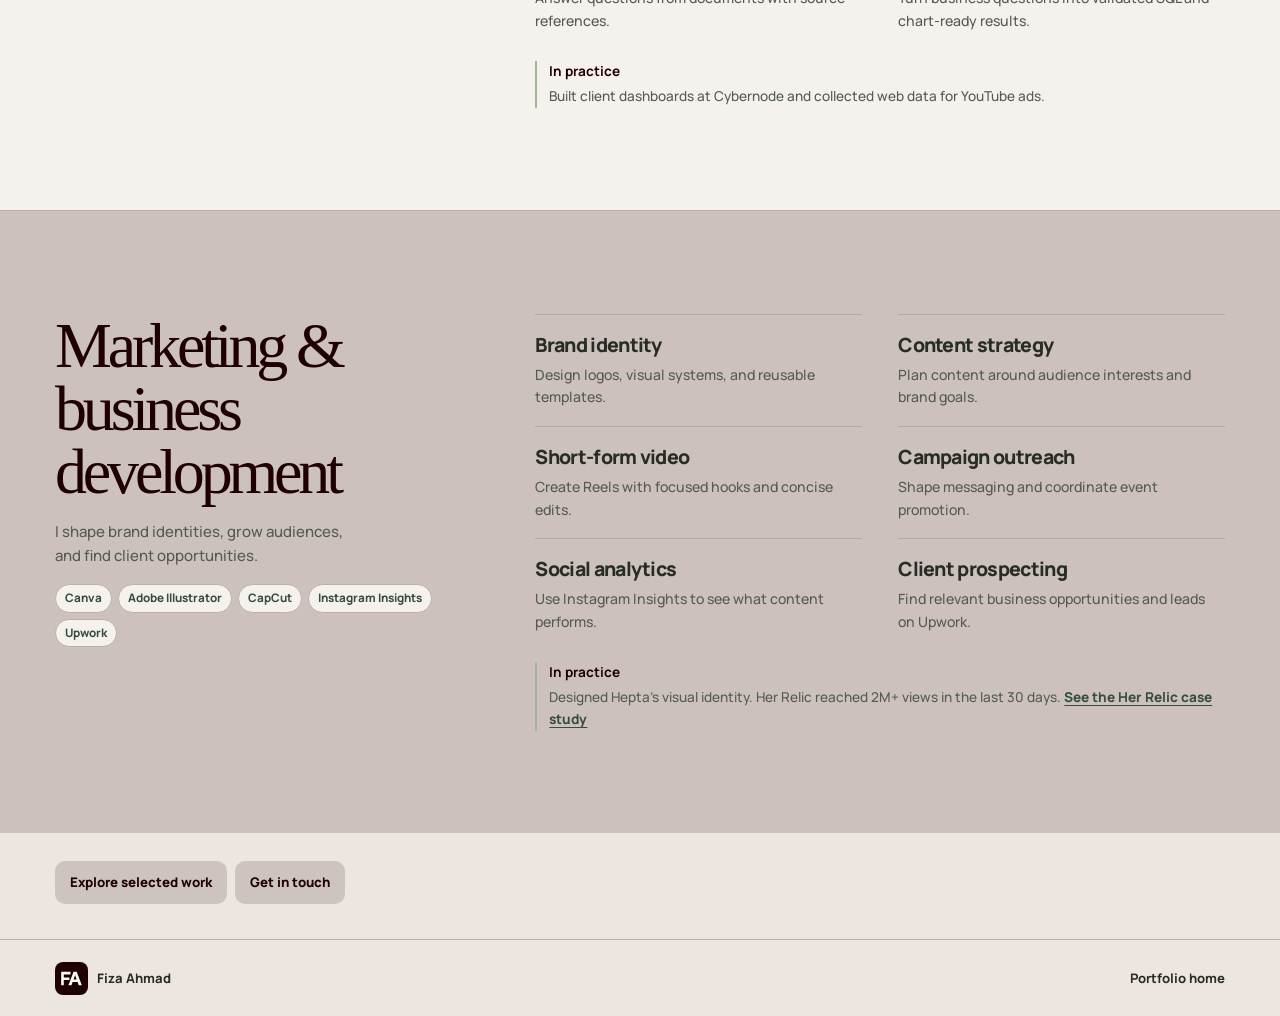
==== commit da624560: "Set burgundy default and sync custom colors across pages" ====
--- a/career-highlights.html
+++ b/career-highlights.html
@@ -7,8 +7,8 @@
   <meta name="theme-color" content="#f7f3e9">
   <title>Capabilities | Fiza Ahmad</title>
   <link rel="icon" href="fa.svg" type="image/svg+xml">
-  <script src="theme.js"></script>
-  <link rel="stylesheet" href="styles.css">
+  <script src="theme.js?v=41"></script>
+  <link rel="stylesheet" href="styles.css?v=41">
   <script src="portfolio.js" defer></script>
 </head>
 <body id="top">
@@ -21,10 +21,10 @@
         <div class="palette-picker" role="group" aria-label="Color palette" hidden>
           <button type="button" data-palette="earth" aria-label="Brown and beige" title="Brown and beige" aria-pressed="false"></button>
           <button type="button" data-palette="sage" aria-label="Pastel green" title="Pastel green" aria-pressed="false"></button>
-          <button type="button" data-palette="navy" aria-label="Navy and pink" title="Navy and pink" aria-pressed="true"></button>
+          <button type="button" data-palette="navy" aria-label="Navy and pink" title="Navy and pink" aria-pressed="false"></button>
           <button type="button" data-palette="cocoa" aria-label="Cocoa and sky blue" title="Cocoa and sky blue" aria-pressed="false"></button>
           <button type="button" data-palette="poppy" aria-label="Sage and brown" title="Sage and brown" aria-pressed="false"></button>
-          <input class="custom-color" type="color" value="#fe5da8" aria-label="Try a custom color" title="Try a custom color">
+          <input class="custom-color" type="color" value="#1f0000" aria-label="Try a custom color" title="Try a custom color">
         </div>
         <button class="theme-toggle" type="button" aria-label="Dark mode" aria-pressed="false" hidden><span class="theme-switch" aria-hidden="true"></span></button>
       </div>
--- a/styles.css
+++ b/styles.css
@@ -429,17 +429,18 @@
   appearance: none;
   width: 28px;
   height: 36px;
-  padding: 10px 6px;
+  padding: 8px 4px;
   border: 0;
-  background: transparent;
+  border-radius: 50%;
+  background: conic-gradient(#ef7898, #f6b66e, #9ec583, #72bdda, #a391df, #ef7898) center / 24px 24px no-repeat;
   cursor: pointer;
 }
 .custom-color::-webkit-color-swatch-wrapper { padding: 0; }
-.custom-color::-webkit-color-swatch { border: 1px solid var(--frame); border-radius: 50%; }
-.custom-color::-moz-color-swatch { border: 1px solid var(--frame); border-radius: 50%; }
+.custom-color::-webkit-color-swatch { border: 2px solid var(--panel); border-radius: 50%; }
+.custom-color::-moz-color-swatch { border: 2px solid var(--panel); border-radius: 50%; }
 :root[data-custom-color] {
   --bg: color-mix(in srgb, var(--visitor-color) 8%, #fffaf4);
-  --heading: color-mix(in srgb, var(--visitor-color) 38%, #201724);
+  --heading: color-mix(in srgb, var(--visitor-color) 52%, #1f0000);
   --accent: var(--heading);
   --ui-accent: var(--visitor-color);
   --ui-ink: #fffaf4;
@@ -453,6 +454,7 @@
 :root[data-custom-color][data-theme="dark"] {
   --bg: color-mix(in srgb, var(--visitor-color) 12%, #18171d);
   --heading: color-mix(in srgb, var(--visitor-color) 36%, #fffaf4);
+  --ui-accent: color-mix(in srgb, var(--visitor-color) 55%, #fffaf4);
   --panel: color-mix(in srgb, var(--bg) 92%, white);
   --ui-ink: var(--bg);
 }
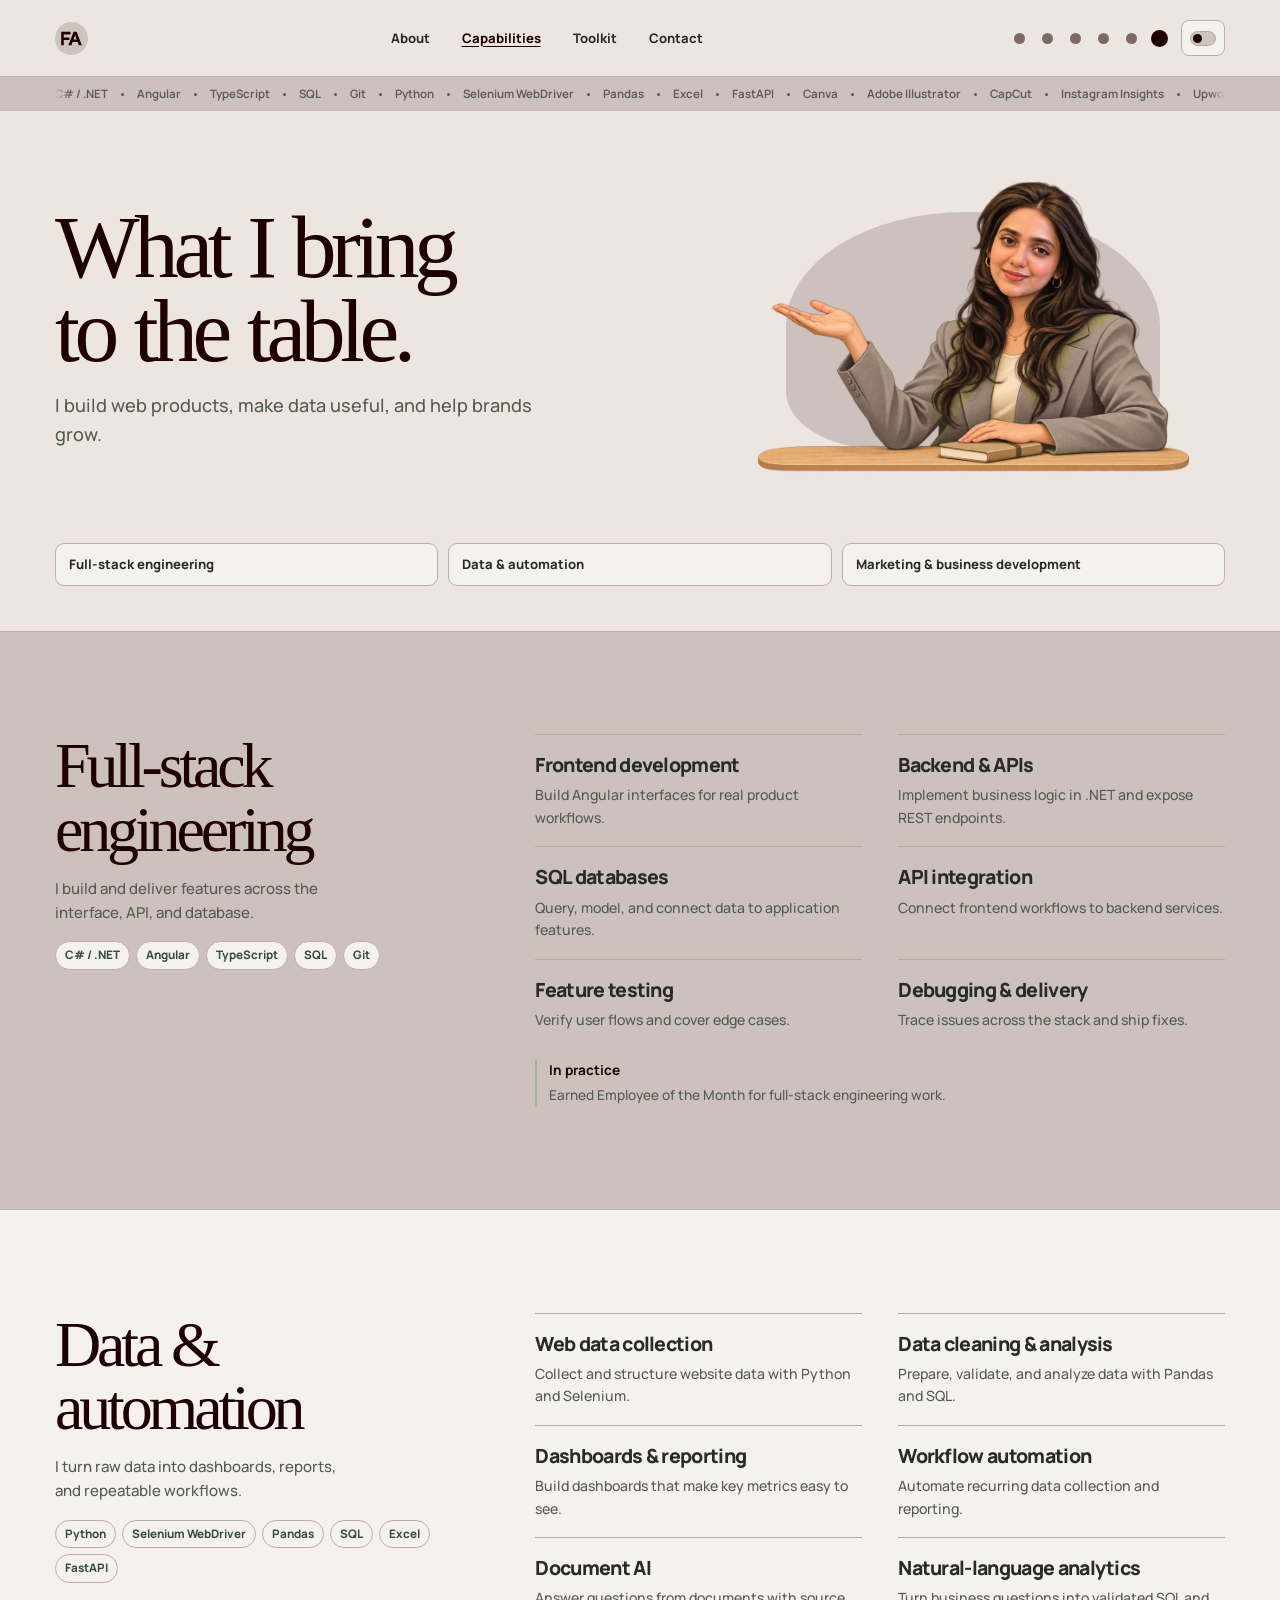
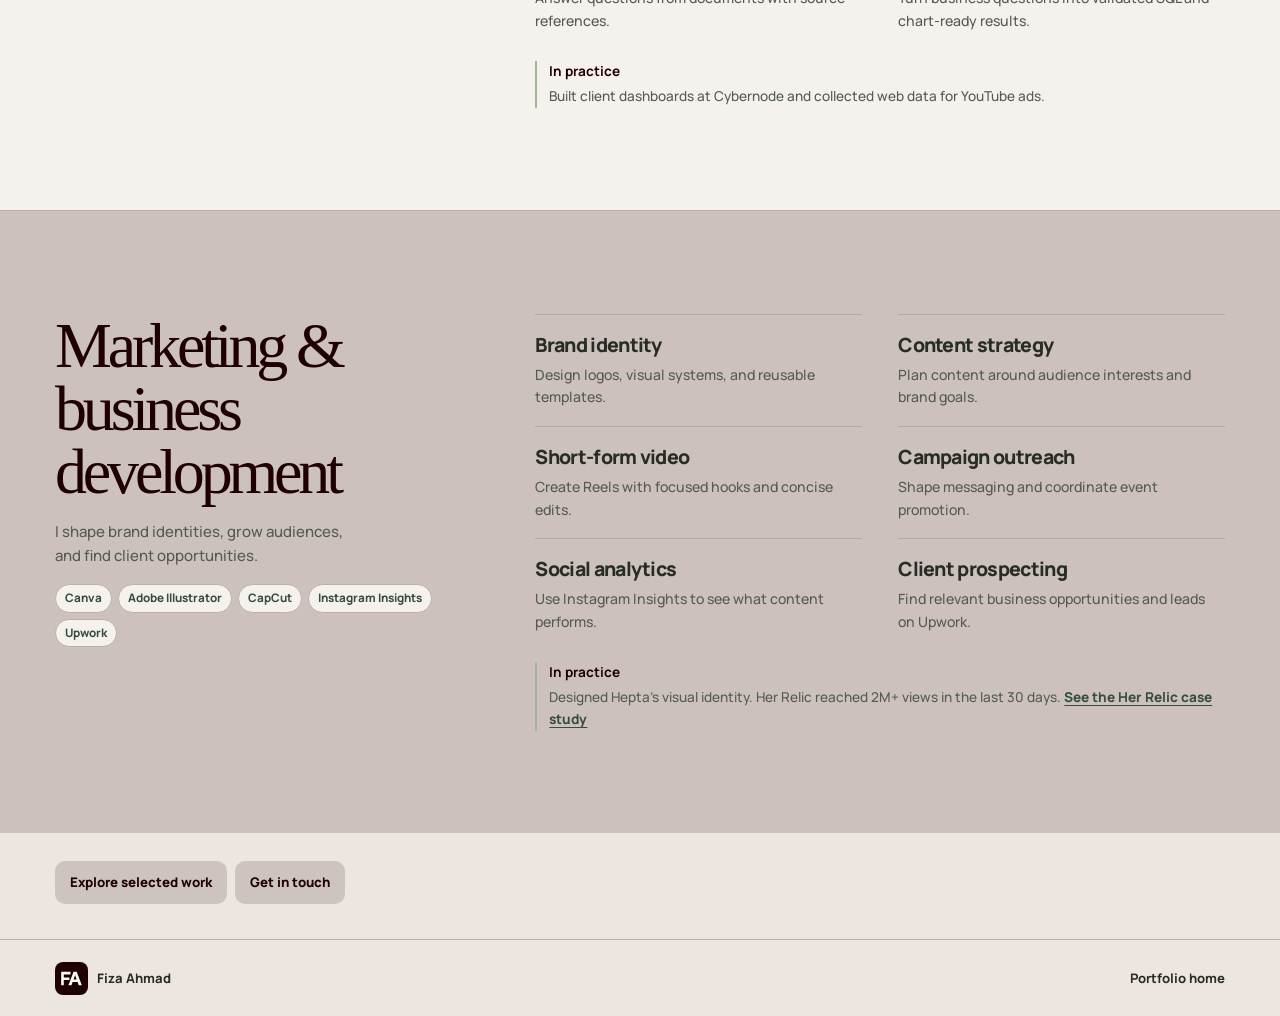
==== commit b8550589: "Add a synchronized hex color picker and work transitions" ====
--- a/career-highlights.html
+++ b/career-highlights.html
@@ -7,9 +7,9 @@
   <meta name="theme-color" content="#f7f3e9">
   <title>Capabilities | Fiza Ahmad</title>
   <link rel="icon" href="fa.svg" type="image/svg+xml">
-  <script src="theme.js?v=41"></script>
-  <link rel="stylesheet" href="styles.css?v=41">
-  <script src="portfolio.js" defer></script>
+  <script src="theme.js?v=42"></script>
+  <link rel="stylesheet" href="styles.css?v=42">
+  <script src="portfolio.js?v=42" defer></script>
 </head>
 <body id="top">
   <a class="skip" href="#main">Skip to content</a>
@@ -19,12 +19,19 @@
       <nav aria-label="Portfolio index"><a href="./#about">About</a><a href="career-highlights.html" aria-current="page">Capabilities</a><a href="./#skills">Toolkit</a><a href="./#contact">Contact</a></nav>
       <div class="appearance-controls">
         <div class="palette-picker" role="group" aria-label="Color palette" hidden>
-          <button type="button" data-palette="earth" aria-label="Brown and beige" title="Brown and beige" aria-pressed="false"></button>
+          <button type="button" data-palette="earth" aria-label="Deep burgundy" title="Deep burgundy" aria-pressed="false"></button>
           <button type="button" data-palette="sage" aria-label="Pastel green" title="Pastel green" aria-pressed="false"></button>
           <button type="button" data-palette="navy" aria-label="Navy and pink" title="Navy and pink" aria-pressed="false"></button>
           <button type="button" data-palette="cocoa" aria-label="Cocoa and sky blue" title="Cocoa and sky blue" aria-pressed="false"></button>
           <button type="button" data-palette="poppy" aria-label="Sage and brown" title="Sage and brown" aria-pressed="false"></button>
-          <input class="custom-color" type="color" value="#1f0000" aria-label="Try a custom color" title="Try a custom color">
+          <details class="custom-picker">
+            <summary title="Try a custom color" aria-label="Try a custom color"></summary>
+            <div class="custom-picker-panel">
+              <div class="color-plane" tabindex="0" role="group" aria-label="Color area. Use arrow keys to adjust saturation and brightness"><span aria-hidden="true"></span></div>
+              <label>Hue <input class="color-hue" type="range" min="0" max="359" value="0"></label>
+              <label>HEX <input class="custom-color" type="text" value="#1F0000" maxlength="7" spellcheck="false" autocomplete="off"></label>
+            </div>
+          </details>
         </div>
         <button class="theme-toggle" type="button" aria-label="Dark mode" aria-pressed="false" hidden><span class="theme-switch" aria-hidden="true"></span></button>
       </div>
--- a/styles.css
+++ b/styles.css
@@ -53,8 +53,8 @@
   --line: #d7c3ad;
   --text: #33251e;
   --muted: #665044;
-  --accent: #774b34;
-  --accent-strong: #5b3625;
+  --accent: #2B0808;
+  --accent-strong: #1F0000;
   --accent-ink: #fff8ee;
   --sage: #eadcc7;
   --sage-deep: #e2cdb1;
@@ -425,19 +425,20 @@
   .capability-actions .button:hover
 ) { background: color-mix(in srgb, var(--heading) 80%, white); }
 
-.custom-color {
-  appearance: none;
-  width: 28px;
-  height: 36px;
-  padding: 8px 4px;
-  border: 0;
-  border-radius: 50%;
-  background: conic-gradient(#ef7898, #f6b66e, #9ec583, #72bdda, #a391df, #ef7898) center / 24px 24px no-repeat;
-  cursor: pointer;
-}
-.custom-color::-webkit-color-swatch-wrapper { padding: 0; }
-.custom-color::-webkit-color-swatch { border: 2px solid var(--panel); border-radius: 50%; }
-.custom-color::-moz-color-swatch { border: 2px solid var(--panel); border-radius: 50%; }
+.custom-picker { position: relative; }
+.custom-picker summary { display: grid; place-items: center; width: 28px; height: 36px; cursor: pointer; list-style: none; }
+.custom-picker summary::-webkit-details-marker { display: none; }
+.custom-picker summary::before { content: ''; width: 17px; height: 17px; border-radius: 50%; background: var(--picker-color, #2b0808); }
+.custom-picker-panel { position: absolute; inset-inline-end: 0; top: 100%; z-index: 3; width: 184px; border-radius: 10px; padding: 10px; display: grid; gap: 8px; background: var(--panel); box-shadow: 0 6px 22px var(--shadow); }
+.custom-picker-panel label { display: flex; align-items: center; gap: 8px; font-size: .75rem; }
+.custom-picker-panel input { min-width: 0; flex: 1; }
+.custom-color { color: var(--text); background: var(--bg); border: 1px solid var(--line); border-radius: 5px; padding: 5px; font: inherit; }
+.color-plane { height: 104px; position: relative; border-radius: 5px; cursor: crosshair; touch-action: none; background: linear-gradient(transparent, #000), linear-gradient(to right, #fff, hsl(var(--picker-hue, 0) 100% 50%)); }
+.color-plane span { position: absolute; top: var(--picker-y, 88%); left: var(--picker-x, 100%); width: 11px; height: 11px; border: 2px solid white; border-radius: 50%; transform: translate(-50%, -50%); box-shadow: 0 0 2px black; pointer-events: none; }
+@media (prefers-reduced-motion: no-preference) {
+  .project.filter-enter { animation: project-filter-enter .32s ease both; }
+  @keyframes project-filter-enter { from { opacity: .35; translate: 0 8px; } to { opacity: 1; translate: 0 0; } }
+}
 :root[data-custom-color] {
   --bg: color-mix(in srgb, var(--visitor-color) 8%, #fffaf4);
   --heading: color-mix(in srgb, var(--visitor-color) 52%, #1f0000);
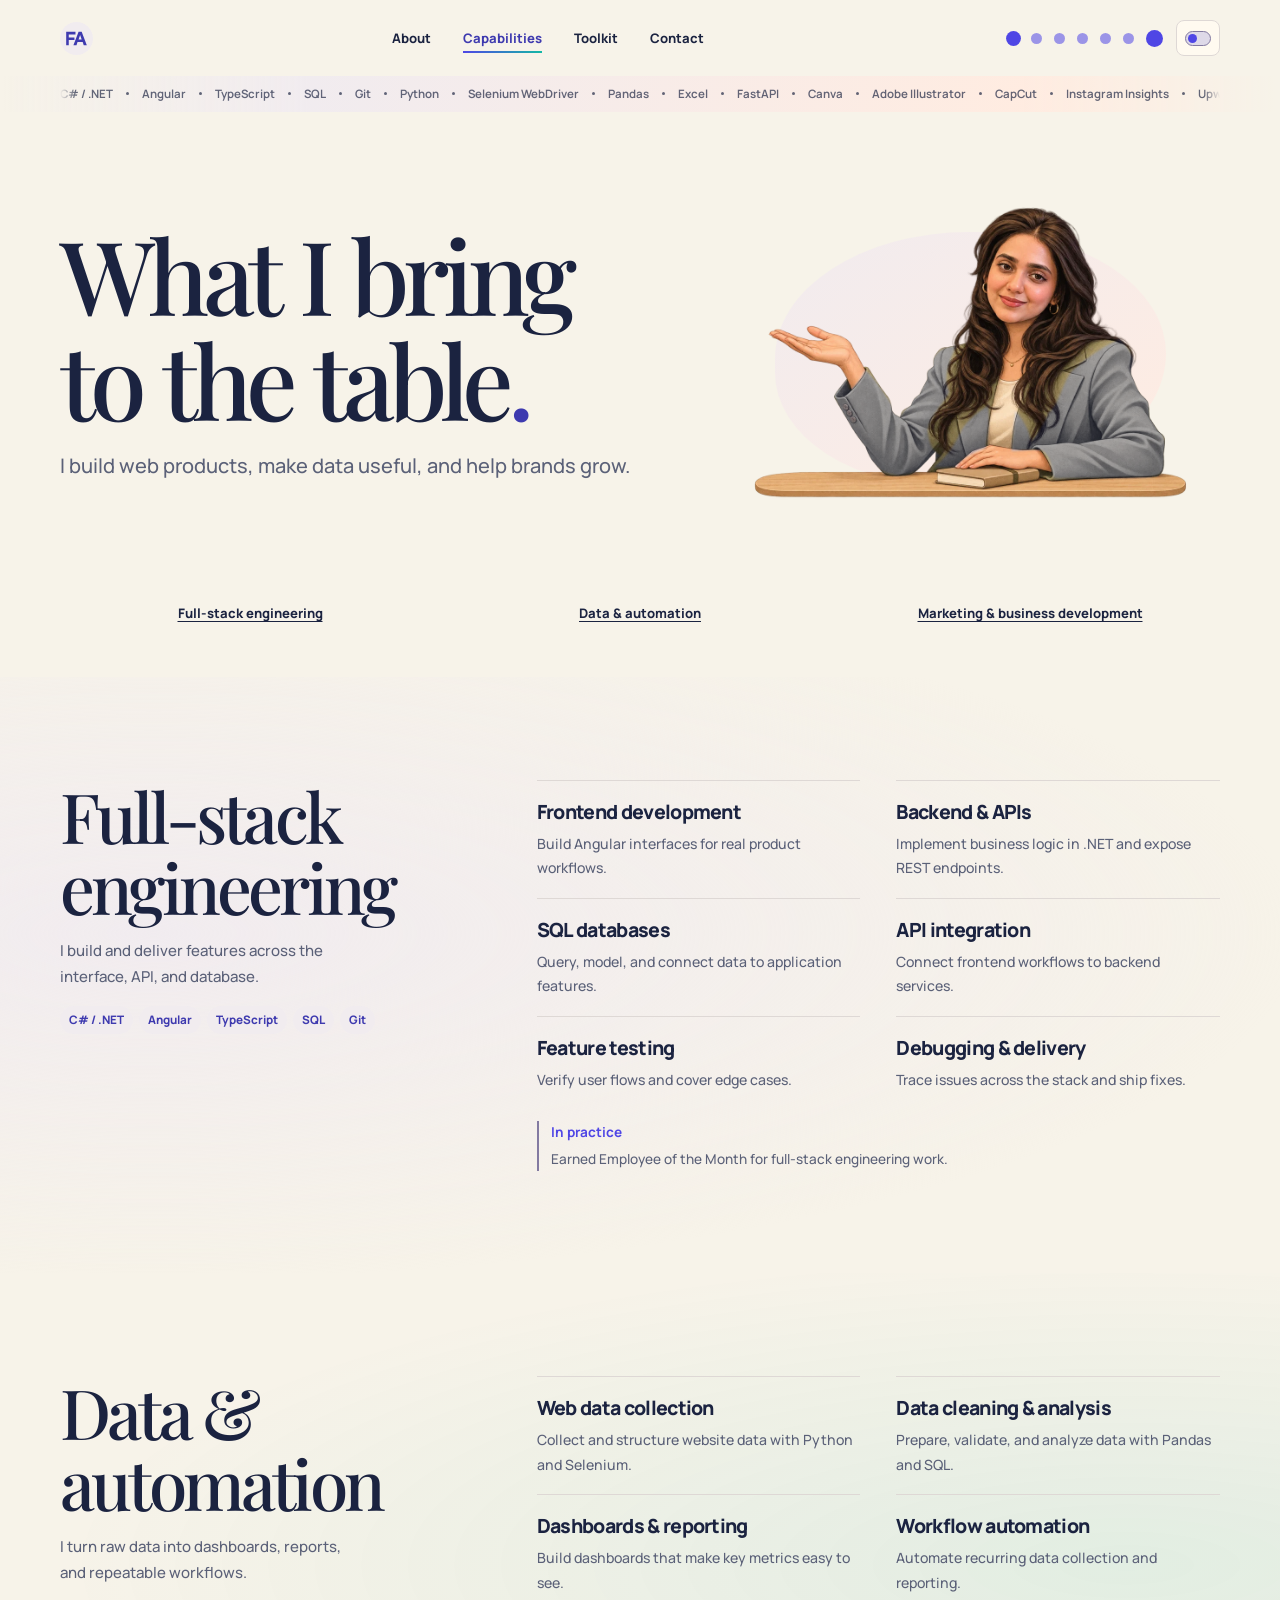
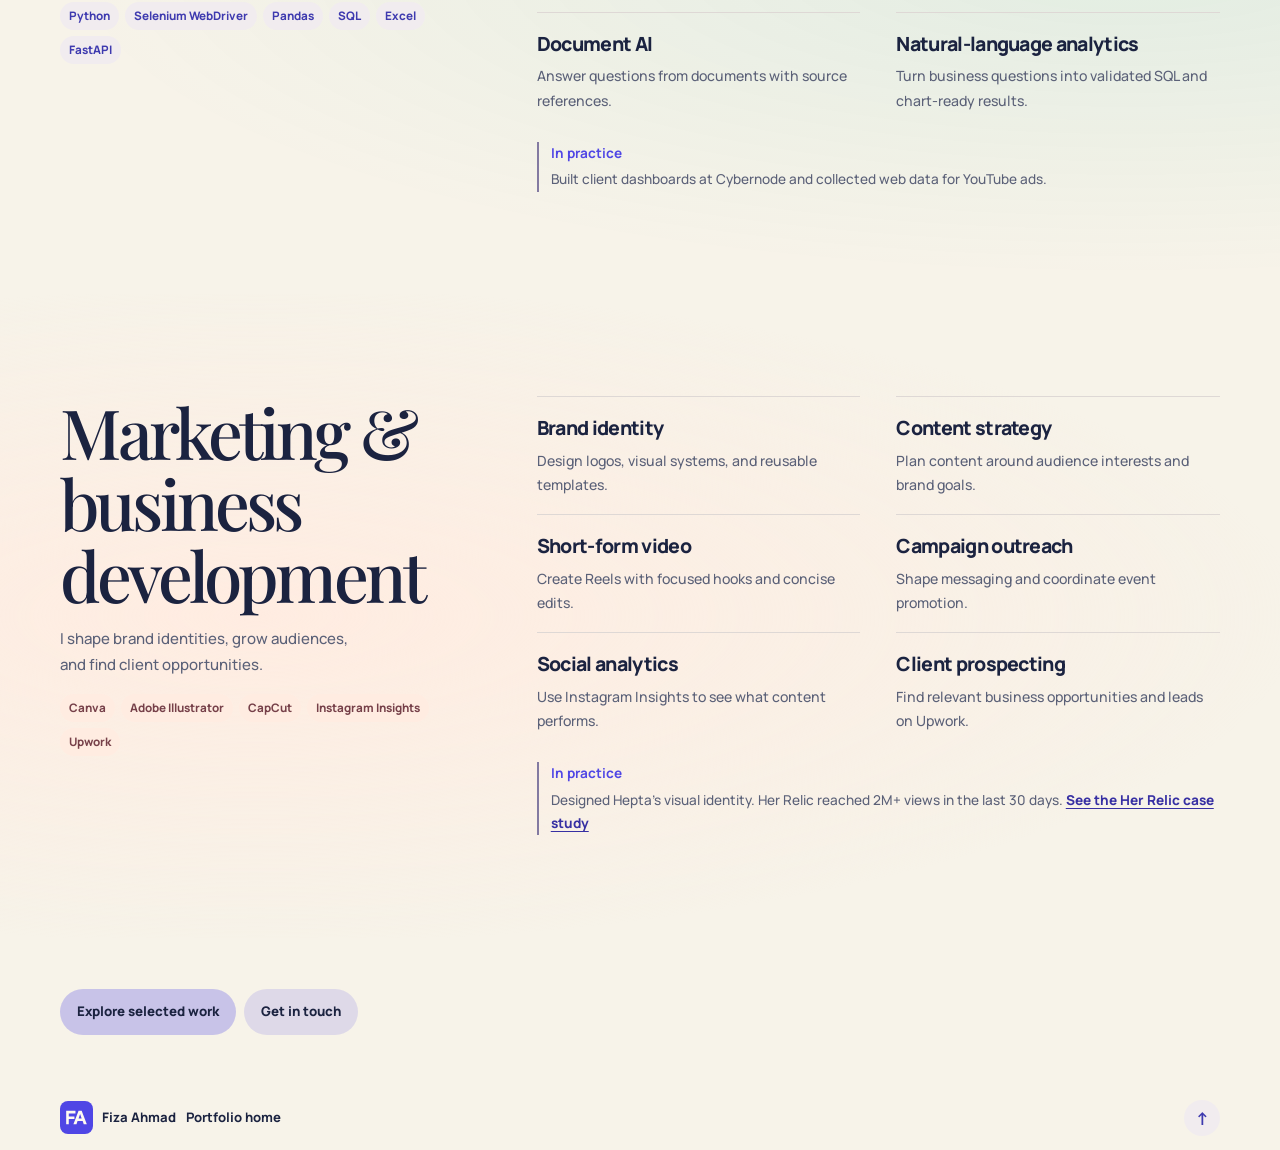
==== commit eeaa105d: "Publish approved portfolio redesign" ====
--- a/career-highlights.html
+++ b/career-highlights.html
@@ -7,9 +7,10 @@
   <meta name="theme-color" content="#f7f3e9">
   <title>Capabilities | Fiza Ahmad</title>
   <link rel="icon" href="fa.svg" type="image/svg+xml">
-  <script src="theme.js?v=42"></script>
-  <link rel="stylesheet" href="styles.css?v=42">
-  <script src="portfolio.js?v=42" defer></script>
+  <script src="theme.js?v=44"></script>
+  <link rel="stylesheet" href="styles.css?v=43">
+  <link rel="stylesheet" href="flow.css">
+  <script src="portfolio.js?v=44" defer></script>
 </head>
 <body id="top">
   <a class="skip" href="#main">Skip to content</a>
@@ -19,6 +20,7 @@
       <nav aria-label="Portfolio index"><a href="./#about">About</a><a href="career-highlights.html" aria-current="page">Capabilities</a><a href="./#skills">Toolkit</a><a href="./#contact">Contact</a></nav>
       <div class="appearance-controls">
         <div class="palette-picker" role="group" aria-label="Color palette" hidden>
+          <button type="button" data-palette="flow" aria-label="Two sides, one flow" title="Two sides, one flow" aria-pressed="true"></button>
           <button type="button" data-palette="earth" aria-label="Deep burgundy" title="Deep burgundy" aria-pressed="false"></button>
           <button type="button" data-palette="sage" aria-label="Pastel green" title="Pastel green" aria-pressed="false"></button>
           <button type="button" data-palette="navy" aria-label="Navy and pink" title="Navy and pink" aria-pressed="false"></button>
@@ -49,16 +51,16 @@
     </div>
 
     <section class="wrap capability-intro" aria-labelledby="capabilities-title">
-      <div class="capability-intro-copy">
+      <div class="capability-intro-copy" data-reveal>
         <h1 id="capabilities-title">What I bring<br>to the table<span>.</span></h1>
         <p>I build web products, make data useful, and help brands grow.</p>
       </div>
-      <figure class="capability-portrait">
+      <figure class="capability-portrait" data-reveal>
         <img src="fiza-at-the-table.webp" width="1050" height="700" alt="Illustration of Fiza Ahmad at a desk, gesturing toward the heading" fetchpriority="high">
       </figure>
     </section>
 
-    <nav class="wrap capability-category-index" aria-label="Capability categories">
+    <nav class="wrap capability-category-index" data-reveal aria-label="Capability categories">
       <a href="#engineering">Full-stack engineering</a>
       <a href="#data">Data &amp; automation</a>
       <a href="#marketing">Marketing &amp; business development</a>
@@ -127,11 +129,11 @@
       </div>
     </section>
 
-    <div class="wrap capability-actions">
+    <div class="wrap capability-actions" data-reveal>
       <a class="button button-primary" href="./#work">Explore selected work</a>
       <a class="button button-secondary" href="./#contact">Get in touch</a>
     </div>
   </main>
-  <footer><div class="wrap footer"><a class="wordmark" href="./"><span class="monogram" aria-hidden="true"></span> Fiza Ahmad</a><a href="./">Portfolio home</a></div></footer>
+  <footer><div class="wrap footer"><a class="wordmark" href="./"><span class="monogram" aria-hidden="true"></span> Fiza Ahmad</a><a href="./">Portfolio home</a><a class="back-top" href="#top" aria-label="Back to top">↑</a></div></footer>
 </body>
 </html>
--- a/styles.css
+++ b/styles.css
@@ -429,12 +429,12 @@
 .custom-picker summary { display: grid; place-items: center; width: 28px; height: 36px; cursor: pointer; list-style: none; }
 .custom-picker summary::-webkit-details-marker { display: none; }
 .custom-picker summary::before { content: ''; width: 17px; height: 17px; border-radius: 50%; background: var(--picker-color, #2b0808); }
-.custom-picker-panel { position: absolute; inset-inline-end: 0; top: 100%; z-index: 3; width: 184px; border-radius: 10px; padding: 10px; display: grid; gap: 8px; background: var(--panel); box-shadow: 0 6px 22px var(--shadow); }
-.custom-picker-panel label { display: flex; align-items: center; gap: 8px; font-size: .75rem; }
-.custom-picker-panel input { min-width: 0; flex: 1; }
+.custom-picker-panel { position: absolute; inset-inline-end: 0; top: 100%; z-index: 3; width: min(208px, calc(100vw - 32px)); border-radius: 10px; padding: 10px; display: grid; grid-template-columns: minmax(0, 1fr); gap: 8px; background: var(--panel); box-shadow: 0 6px 22px var(--shadow); }
+.custom-picker-panel label { min-width: 0; display: grid; grid-template-columns: 2.5em minmax(0, 1fr); align-items: center; gap: 8px; font-size: .75rem; }
+.custom-picker-panel input { width: 100%; min-width: 0; margin: 0; }
 .custom-color { color: var(--text); background: var(--bg); border: 1px solid var(--line); border-radius: 5px; padding: 5px; font: inherit; }
 .color-plane { height: 104px; position: relative; border-radius: 5px; cursor: crosshair; touch-action: none; background: linear-gradient(transparent, #000), linear-gradient(to right, #fff, hsl(var(--picker-hue, 0) 100% 50%)); }
-.color-plane span { position: absolute; top: var(--picker-y, 88%); left: var(--picker-x, 100%); width: 11px; height: 11px; border: 2px solid white; border-radius: 50%; transform: translate(-50%, -50%); box-shadow: 0 0 2px black; pointer-events: none; }
+.color-plane span { position: absolute; top: clamp(6px, var(--picker-y, 88%), calc(100% - 6px)); left: clamp(6px, var(--picker-x, 100%), calc(100% - 6px)); width: 11px; height: 11px; border: 2px solid white; border-radius: 50%; transform: translate(-50%, -50%); box-shadow: 0 0 2px black; pointer-events: none; }
 @media (prefers-reduced-motion: no-preference) {
   .project.filter-enter { animation: project-filter-enter .32s ease both; }
   @keyframes project-filter-enter { from { opacity: .35; translate: 0 8px; } to { opacity: 1; translate: 0 0; } }
--- a/flow.css
+++ b/flow.css
@@ -0,0 +1,371 @@
+/* Two sides, one flow — shared design tokens */
+@import url('https://fonts.googleapis.com/css2?family=Playfair+Display:wght@400;500;600&display=swap');
+
+:root {
+  --cream: #f7f3e9;
+  --cream-surface: #fffaf0;
+  --navy-ink: #1b2340;
+  --ink-muted: #5b6178;
+  --indigo: #4f46e5;
+  --teal: #14b8a6;
+  --coral: #ff6b57;
+  --amber: #ffb84d;
+  --display: 'Playfair Display', Georgia, serif;
+  --ease-flow: cubic-bezier(.22,1,.36,1);
+  --cool-ink: color-mix(in srgb, var(--indigo) 67%, var(--text));
+  --warm-ink: color-mix(in srgb, var(--coral) 40%, var(--text));
+  --cool-wash: color-mix(in srgb, var(--indigo) 8%, var(--panel));
+  --warm-wash: color-mix(in srgb, var(--coral) 10%, var(--panel));
+  --flow-shadow: 0 18px 44px color-mix(in srgb, var(--text) 8%, transparent);
+}
+:root[data-palette="flow"]:not([data-theme="dark"], [data-custom-color]) {
+  --bg: var(--cream);
+  --panel: var(--cream-surface);
+  --text: var(--navy-ink);
+  --heading: var(--navy-ink);
+  --muted: var(--ink-muted);
+  --accent: var(--indigo);
+  --accent-strong: #3730a3;
+  --accent-ink: #fffaf0;
+  --line: #ded8d5;
+  --frame: #837aa1;
+  --hover: #efebf5;
+  --sage: #eeedf4;
+  --sage-deep: #e5e1ef;
+  --sand: #f8e9dd;
+}
+:root[data-palette="flow"][data-theme="dark"]:not([data-custom-color]) {
+  --bg: #161b30;
+  --panel: #202640;
+  --text: #f8efe2;
+  --heading: var(--text);
+  --muted: #c2c7dc;
+  --accent: #bcb5ff;
+  --accent-strong: #dad5ff;
+  --accent-ink: #161b30;
+  --line: #454a62;
+  --frame: #8b88ad;
+  --hover: #2b304f;
+  --sage: #252a46;
+  --sage-deep: #333553;
+  --sand: #392d3b;
+}
+:root[data-custom-color] {
+  --indigo: var(--visitor-color);
+  --teal: color-mix(in srgb, var(--visitor-color) 48%, #14b8a6);
+  --coral: color-mix(in srgb, var(--visitor-color) 46%, #ff6b57);
+  --amber: color-mix(in srgb, var(--visitor-color) 32%, #ffb84d);
+}
+:root:is([data-palette="earth"], [data-palette="sage"], [data-palette="navy"], [data-palette="cocoa"], [data-palette="poppy"]):not([data-custom-color]) {
+  --indigo: var(--ui-accent);
+  --teal: color-mix(in srgb, var(--ui-accent) 50%, #14b8a6);
+  --coral: color-mix(in srgb, var(--ui-accent) 50%, #ff6b57);
+}
+body { line-height: 1.72; }
+main { overflow-x: clip; }
+.wrap { width: min(1160px, calc(100% - 2rem)); }
+.section { padding-block: clamp(3.6rem, 8vw, 8.25rem); }
+h2, .capability-overview h2 { font: 500 clamp(2.35rem, 5.4vw, 5.1rem)/1.03 var(--display); letter-spacing: -.055em; }
+h3 { line-height: 1.24; letter-spacing: -.035em; }
+:focus-visible { outline: 2px solid var(--cool-ink); outline-offset: 4px; }
+.skip:focus { z-index: 12; }
+.button { border-radius: 999px; padding: .65rem 1rem; min-height: 42px; }
+.text-link { text-decoration-thickness: .08em; }
+.text-link:hover, .footer a:hover { text-decoration: underline; text-decoration-thickness: .12em; }
+
+/* Glass navigation and progress */
+.navigation-bar { z-index: 10; border: 0; background: color-mix(in srgb, var(--bg) 86%, transparent); backdrop-filter: blur(16px); }
+.navigation-bar::before { content: ''; position: absolute; inset: 0 0 auto; height: 2px; background: linear-gradient(90deg, var(--indigo), var(--teal), var(--coral), var(--amber)); transform: scaleX(var(--page-progress, 0)); transform-origin: left; }
+.nav { min-height: 76px; }
+.navigation-bar.is-compact .nav > .wordmark { transform: scale(.86); }
+@media (min-width: 761px) { .navigation-bar.is-compact .nav { min-height: 62px; } }
+.nav > .wordmark { transition: transform .6s var(--ease-flow); }
+.navigation-bar .monogram { background: var(--cool-wash); }
+.navigation-bar .monogram::before { background: var(--cool-ink); }
+.navigation-bar nav a { position: relative; }
+.navigation-bar nav a:hover, .navigation-bar [aria-current] { color: var(--cool-ink); text-decoration: none; }
+.navigation-bar nav a::after { content: ''; position: absolute; inset: auto 0 0; height: 2px; background: linear-gradient(90deg,var(--indigo),var(--teal)); transform: scaleX(0); transform-origin: left; transition: transform .45s var(--ease-flow); }
+.navigation-bar nav a:is(:hover, [aria-current])::after { transform: scaleX(1); }
+.palette-picker button { inline-size: 23px; }
+.custom-picker-panel { border-radius: 16px; box-shadow: var(--flow-shadow); }
+
+/* Home introduction */
+.hero {
+  display: grid;
+  align-content: start;
+  min-height: 0;
+  padding: clamp(.5rem, 1.4vw, 1.25rem) 0 0;
+  isolation: isolate;
+  overflow: clip;
+}
+.hero-stage {
+  margin: 0 auto;
+  padding: 0;
+  grid-template-columns: minmax(0, 1fr);
+  align-items: center;
+  gap: .5rem;
+}
+.hero-copy { padding: 0; align-self: center; animation: none; }
+.hero h1 {
+  padding: 0;
+  color: var(--text);
+  font: 500 clamp(2.75rem, 10vw, 9.5rem)/.96 var(--display);
+  letter-spacing: -.035em;
+  margin: 0 0 clamp(1.15rem, 3vw, 2.5rem);
+  white-space: nowrap;
+  animation: none;
+}
+.hero-hook {
+  margin: 0;
+  color: var(--text);
+  font-size: clamp(1.25rem, 2.2vw, 1.875rem);
+  font-weight: 400;
+  line-height: 1.35;
+  letter-spacing: -.02em;
+}
+.hero-hook em { font-style: normal; color: color-mix(in srgb, var(--text) 80%, var(--teal)); }
+.hero-hook span:last-child em { color: color-mix(in srgb, var(--text) 80%, var(--coral)); }
+.hero-actions { display: flex; flex-wrap: wrap; align-items: center; gap: .75rem 1.15rem; margin-top: 1.25rem; }
+.hero-copy .button {
+  margin: 0;
+  min-height: 44px;
+  padding: .45rem .9rem;
+  border-radius: 999px;
+  background: var(--text);
+  color: var(--bg);
+  font-size: .83rem;
+}
+.hero-copy .button:hover { background: color-mix(in srgb, var(--text) 85%, var(--indigo)); }
+.hero-visual { width: min(76vw, 410px); justify-self: end; margin-right: -1rem; align-self: start; }
+.hero .portrait { width: 100%; max-width: none; margin: 0; }
+.hero .portrait::after { content: none; }
+.hero-portrait-image { position: relative; }
+.hero-portrait-image img { width: 100%; aspect-ratio: 6 / 5; object-fit: cover; object-position: center bottom; }
+.hero-portrait-image::after {
+  content: '';
+  position: absolute;
+  inset: 0;
+  pointer-events: none;
+  background: var(--name-light);
+  mask: url('portrait-clothing-mask.svg') center / 100% 100% no-repeat,
+    url('fiza-ahmad-extended-768.webp') center / 100% 100% no-repeat;
+  mask-composite: intersect;
+  mix-blend-mode: color;
+  opacity: .68;
+}
+@media (min-width: 761px) {
+  .hero-stage {
+    width: 100%;
+    padding-left: max(1rem, calc((100% - 1160px) / 2));
+    grid-template-columns: minmax(0, 1fr) minmax(0, min(43vw, 550px));
+    column-gap: 0;
+  }
+  .hero-copy {
+    display: flex;
+    flex-direction: column;
+    justify-content: space-between;
+    align-self: stretch;
+    z-index: 1;
+    padding-block: .5rem 1rem;
+  }
+  .hero h1 { font-size: clamp(3rem, 10.5vw, 10.5rem); }
+  .hero-visual { width: 100%; margin: 0; align-self: end; }
+}
+@media (min-width: 1024px) {
+  .hero { padding-top: 0; }
+  .hero-stage {
+    min-height: calc(100svh - var(--nav-height));
+    padding-left: 11.5%;
+    grid-template-columns: minmax(0, 1fr) minmax(0, min(43.5vw, 79svh));
+  }
+  .hero-copy {
+    display: block;
+    align-content: end;
+    z-index: auto;
+    padding-block: clamp(10rem, 22vw, 25rem) clamp(1.5rem, 5svh, 4rem);
+  }
+  .hero h1 {
+    position: absolute;
+    inset: clamp(2rem, 5vw, 6rem) auto auto 11.5%;
+    font-size: clamp(8rem, min(15.6vw, 31svh), 19rem);
+    margin: 0;
+  }
+  .hero-hook span { display: block; }
+  .hero-visual { z-index: 1; }
+}
+@media (max-width: 760px) {
+  .navigation-bar .nav { min-height: 96px; gap: 4px 8px; }
+  .navigation-bar nav { border: 0; padding-top: 0; }
+  .appearance-controls { gap: 3px; }
+  .palette-picker button { inline-size: clamp(18px, 5vw, 23px); }
+}
+
+/* About */
+.hero + .about-section > .about { padding-block-start: clamp(1.25rem, 2.5vw, 2.5rem); }
+.about-section { border: 0; background: radial-gradient(ellipse at 80% 42%,var(--cool-wash),transparent 61%); }
+.about { grid-template-columns: 1fr; align-items: center; gap: clamp(1.8rem, 5vw, 4.7rem); }
+.about-disciplines { grid-template-columns: repeat(2,minmax(0,1fr)); gap: clamp(.6rem, 2vw, 1.4rem); }
+.about-disciplines article { border: 0; border-radius: 24px; padding: clamp(.9rem, 2.5vw, 1.8rem); background: var(--cool-wash); }
+.about-disciplines article:nth-child(2) { background: var(--warm-wash); }
+.discipline-icon { display: block; color: var(--cool-ink); margin-bottom: .45rem; }
+.about-disciplines article:nth-child(2) .discipline-icon { color: var(--warm-ink); }
+@media (min-width: 850px) { .about { grid-template-columns: minmax(0,.85fr) minmax(0,1.15fr); } }
+
+/* Selected work — numbered editorial rows */
+#work .section-head { margin-bottom: clamp(1.4rem, 4vw, 3rem); }
+.filters button { border-radius: 999px; color: var(--cool-ink); background: transparent; padding: .4rem .75rem; min-height: 40px; }
+.filters button:is(:hover,[aria-pressed="true"]) { background: var(--cool-wash); }
+.projects { display: block; counter-reset: projects; }
+.projects .project { position: relative; display: grid; grid-template-columns: 2.2rem minmax(0,1fr); align-items: start; gap: .5rem; padding: clamp(1rem, 2.5vw, 2rem) .45rem; border: 0; border-top: 1px solid var(--line); background: transparent; border-radius: 0; }
+.projects .project:last-child { border-bottom: 1px solid var(--line); }
+.projects .project:is(:hover,:focus-within) { translate: none; box-shadow: none; background: var(--cool-wash); }
+.projects .creative-project:is(:hover,:focus-within) { background: var(--warm-wash); }
+.project-number { font-weight: 800; font-size: .75rem; color: var(--muted); padding-top: .25rem; font-variant-numeric: tabular-nums; }
+.project .eyebrow { color: var(--cool-ink); }
+.creative-project .eyebrow { color: var(--warm-ink); }
+.project h3 { margin-block: .25rem .32rem; font: 500 clamp(1.45rem, 3.3vw, 2.9rem)/1.1 var(--display); }
+.project-arrow { display: none; opacity: 0; color: var(--cool-ink); font-size: 1.45rem; transform: translateX(-.35rem); }
+.project-stats { grid-column: 2; margin-top: .6rem; align-items: start; }
+.project-stats > div { padding-left: 0; border: 0; }
+.project-stats dt { color: var(--cool-ink); font-size: clamp(1.05rem, 2.5vw, 1.9rem); }
+.project-stats dd { overflow-wrap: anywhere; }
+@media (min-width: 800px) {
+  .projects .project { grid-template-columns: 3.1rem minmax(0,1fr) minmax(0,.8fr) 1.8rem; gap: 1rem; }
+  .project .project-stats { grid-column: 3; align-self: center; margin: 0; }
+  .project-arrow { display: block; grid-column: 4; grid-row: 1; }
+  .project:is(:hover,:focus-within) .project-arrow { opacity: 1; transform: translateX(0); }
+}
+
+/* Her Relic — warm light, headline numbers and snap carousel */
+.brand { position: relative; isolation: isolate; border: 0; background: transparent; }
+.brand::before, .brand::after { content: ''; position: absolute; z-index: -1; pointer-events: none; border-radius: 50%; filter: blur(clamp(30px,6vw,80px)); opacity: .18; }
+.brand::before { background: var(--coral); inset: 4% 40% 22% 1%; }
+.brand::after { background: var(--amber); inset: 11% 3% 15% 48%; }
+.brand-head .eyebrow { color: var(--warm-ink); }
+.brand-head .button { color: var(--text); background: var(--warm-wash); }
+.brand-head .button:hover { background: var(--panel); }
+.brand-stats { border: 0; margin: clamp(1rem, 3vw, 2.5rem) 0; gap: 12px; }
+.brand-stats > div { padding: 0; }
+.brand-stats > div + div { border: 0; }
+.brand-stats dt { font: 500 clamp(2.75rem, 8.7vw, 7rem)/1.08 var(--display); color: var(--warm-ink); letter-spacing: -.07em; font-variant-numeric: tabular-nums; }
+.brand-stats dd { font-size: clamp(.75rem,1.7vw,1rem); }
+.reels-head, .reels { width: 100%; max-width: none; }
+.reels-head h3 { font-size: clamp(.94rem, 2.3vw, 1.55rem); }
+.reels-controls { display: flex; gap: .25rem; align-items: center; }
+.reels-controls .button { padding: .4rem .6rem; min-height: 38px; }
+.carousel-arrow { background: var(--panel); color: var(--warm-ink); min-width: 38px; }
+.carousel-arrow:disabled { opacity: .45; cursor: default; }
+.reels { display: grid; grid-auto-flow: column; grid-template-columns: none; grid-auto-columns: clamp(126px, 20vw, 203px); align-items: start; gap: clamp(.8rem,2vw,1.45rem); overflow-x: auto; padding: .55rem .35rem 1rem; scroll-snap-type: x mandatory; scroll-padding-inline: .35rem; overscroll-behavior-inline: contain; scrollbar-width: thin; scrollbar-color: var(--frame) transparent; }
+.reels.is-dragging { cursor: grabbing; scroll-snap-type: none; user-select: none; }
+.reel { scroll-snap-align: start; }
+.reel-cover { border-radius: 21px; box-shadow: var(--flow-shadow); }
+.reel-cover img { pointer-events: none; }
+.reel-play { right: .55rem; bottom: .55rem; width: 33px; height: 33px; }
+.reel-meta { padding: .8rem .15rem 0; }
+.reel-meta h4 { min-height: 0; }
+.reel-result strong { color: var(--warm-ink); }
+.reel-insights { margin: .55rem 0 0; padding-top: .4rem; }
+.reel-insights > div { gap: .2rem; }
+
+/* Toolkit — two continuous tracks */
+#skills { overflow: clip; }
+.toolkit-viewport { border: 0; padding-block: .46rem; }
+.toolkit-viewport .tool-flow-track ul { gap: .7rem; padding-inline-end: .7rem; }
+.toolkit-viewport .tool-flow-track li { border-radius: 999px; background: var(--cool-wash); padding: .55rem .95rem; color: var(--text); }
+.toolkit-viewport + .toolkit-viewport .tool-flow-track li { background: var(--warm-wash); }
+.toolkit-viewport .tool-flow-track li::after { display: none; }
+.toolkit-viewport img { width: 23px; height: 23px; }
+.toolkit-viewport.is-animated .tool-flow-track { animation-duration: 48s; }
+.toolkit-viewport + .toolkit-viewport.is-animated .tool-flow-track { animation-direction: reverse; }
+
+/* Recommendations */
+.recommendations { border: 0; background: radial-gradient(ellipse at 28% 52%,var(--cool-wash),transparent 70%); }
+.quote-grid { display: block; position: relative; min-width: 0; }
+.quote-grid figure { border: 0; border-radius: 0; background: transparent; padding: 1.1rem 0; }
+.quote-grid.is-slider { display: grid; grid-template-columns: minmax(0,1fr); }
+.quote-grid.is-slider figure { grid-area: 1 / 1; align-self: center; visibility: hidden; opacity: 0; transform: translateY(7px); transition: opacity .65s var(--ease-flow), transform .65s var(--ease-flow), visibility .65s; }
+.quote-grid.is-slider figure.is-current { visibility: visible; opacity: 1; transform: none; }
+.quote-grid::before { content: '“'; position: absolute; top: -.45em; left: .03em; font: 500 clamp(5.8rem,16vw,13rem)/1 var(--display); color: var(--cool-ink); opacity: .08; pointer-events: none; }
+.quote-grid blockquote { max-width: 32ch; font: 500 clamp(1.48rem, 4vw, 3.65rem)/1.21 var(--display); letter-spacing: -.035em; }
+.quote-grid figcaption { margin-top: 1rem; font-size: .83rem; }
+.initials { flex-basis: 44px; width: 44px; height: 44px; background: linear-gradient(140deg,var(--cool-wash),var(--warm-wash)); color: var(--cool-ink); }
+.quote-controls, .quote-dots { display: flex; align-items: center; gap: .45rem; }
+.quote-pause { color: var(--cool-ink); background: var(--cool-wash); }
+.quote-dots button { border: 0; padding: 0; width: 32px; height: 38px; display: grid; place-items: center; background: transparent; cursor: pointer; }
+.quote-dots button::before { content: ''; width: 9px; height: 9px; border-radius: 50%; background: var(--cool-ink); opacity: .4; }
+.quote-dots button[aria-pressed="true"]::before { opacity: 1; transform: scale(1.28); }
+
+/* Contact and footer */
+.contact { position: relative; isolation: isolate; grid-template-columns: minmax(0,1fr); overflow: clip; gap: clamp(1.25rem,4vw,3rem); }
+.contact::before, .contact::after { content: ''; position: absolute; z-index: -1; border-radius: 50%; pointer-events: none; filter: blur(44px); opacity: .14; }
+.contact::before { background: var(--indigo); inset: 0 40% 12% 0; }
+.contact::after { background: var(--coral); inset: 18% 0 0 52%; }
+.contact-link { display: inline-flex; align-items: center; min-height: 44px; gap: .45rem; padding: .45rem .82rem .45rem .55rem; border-radius: 999px; color: var(--text); background: var(--panel); transition: transform .4s var(--ease-flow); }
+.contact-link:hover { color: var(--cool-ink); transform: translateY(-3px); }
+.contact-icon, :root[data-custom-color] .contact-icon { width: 28px; height: 28px; color: var(--cool-ink); background: var(--cool-wash); }
+.contact-icon svg { width: 16px; height: 16px; }
+@media (min-width: 880px) { .contact { grid-template-columns: minmax(0,1fr) auto; } }
+footer { border: 0; }
+.footer { gap: .65rem; min-height: 64px; flex-wrap: wrap; }
+.footer .back-top { margin-inline-start: auto; display: grid; place-items: center; width: 36px; height: 36px; border-radius: 50%; background: var(--cool-wash); color: var(--cool-ink); font-size: 1.1rem; }
+
+/* Motion, responsive fallbacks, and reduced-motion preferences */
+.toolkit-viewport:not(.is-animated) .tool-flow-track { width: 100%; }
+.toolkit-viewport:not(.is-animated) .tool-flow-track ul { flex-wrap: wrap; }
+.toolkit-viewport:not(.is-animated) li[aria-hidden] { display: none; }
+.quote-grid.is-slider figure[aria-hidden="true"] { pointer-events: none; }
+@media (prefers-reduced-motion: no-preference) {
+  body { animation: flow-fade .46s var(--ease-flow) both; }
+  .hero h1, .hero-hook, .hero-actions { animation: hero-enter .7s var(--ease-flow) both; }
+  .hero-hook { animation-delay: .1s; }
+  .hero-actions { animation-delay: .2s; }
+  .hero-visual { animation: flow-fade .7s var(--ease-flow) .2s both; }
+  .brand::before, .contact::before { animation: drift 25s ease-in-out infinite alternate; }
+  .brand::after, .contact::after { animation: drift 29s ease-in-out infinite alternate-reverse; }
+  @media (hover: hover) {
+    .hero-copy .button { transition: transform .2s var(--ease-flow), background-color .2s ease; }
+    .hero-copy .button:hover { transform: translateY(-2px); }
+  }
+  .motion [data-reveal], .motion .project[data-reveal] { opacity: 0; transform: translate(var(--reveal-x,0),24px); transition: opacity .76s var(--ease-flow), transform .76s var(--ease-flow); transition-delay: var(--reveal-delay,0ms); }
+  .motion [data-reveal]:is(.revealed,:focus-within), .motion .project[data-reveal]:is(.revealed,:focus-within) { opacity: 1; transform: none; }
+  .about-disciplines article:first-child { --reveal-x: -13px; }
+  .about-disciplines article:nth-child(2) { --reveal-x: 13px; }
+  .project h3, .project-arrow { transition: transform .55s var(--ease-flow), opacity .45s var(--ease-flow); }
+  .project:is(:hover,:focus-within) h3 { transform: translateX(5px); }
+  .project.filter-enter.revealed { animation: flow-enter .45s var(--ease-flow) both; }
+  @media (hover: hover) and (pointer: fine) {
+    .reel-cover { transition: transform .55s var(--ease-flow); }
+    .reel-cover:hover { transform: perspective(640px) rotateX(4deg) rotateY(-6deg) translateY(-3px); }
+  }
+}
+@keyframes flow-fade { from { opacity: 0; } to { opacity: 1; } }
+@keyframes flow-enter { from { opacity: 0; transform: translateY(18px); } to { opacity: 1; transform: none; } }
+@keyframes hero-enter { from { opacity: 0; transform: translateY(16px); } to { opacity: 1; transform: none; } }
+@keyframes drift { from { transform: translate(-2%, 0) scale(.96); } to { transform: translate(7%, 7%) scale(1.11); } }
+@media (prefers-reduced-motion: reduce) {
+  .hero-copy .button, .contact-link:hover, .reel-cover:hover img, .reel-cover:focus-visible img { transform: none; }
+}
+
+/* Capabilities — shared typography and flowing chapter surfaces */
+.capabilities .tool-flow { background: linear-gradient(90deg,transparent,var(--cool-wash) 24%,var(--warm-wash) 80%,transparent); }
+.capability-intro { grid-template-columns: minmax(0,1fr); padding-block: clamp(2.6rem,7vw,6.6rem); }
+.capability-intro h1 { color: var(--heading, var(--text)); font: 500 clamp(3rem,8vw,7rem)/1.02 var(--display); margin-inline: 0; }
+.capability-intro h1 span { color: var(--cool-ink); }
+.capability-intro p { font-size: clamp(.99rem,2vw,1.25rem); }
+.capability-portrait::before { inset: 10% 7% 6%; border-radius: 51% 49% 54% 46%; background: linear-gradient(145deg,var(--cool-wash),var(--warm-wash)); }
+.capability-category-index a { background: transparent; border: 0; border-radius: 99px; text-decoration: underline; text-underline-offset: .25em; padding: .48rem .8rem; justify-content: center; }
+.capability-category-index a:hover { background: var(--cool-wash); }
+.capability-band { background: transparent; border: 0; }
+.capability-engineering { background: radial-gradient(ellipse at 12% 43%,var(--cool-wash),transparent 72%); }
+.capability-data { background: radial-gradient(ellipse at 88% 47%,color-mix(in srgb,var(--teal) 9%,transparent),transparent 67%); }
+.capability-marketing { background: radial-gradient(ellipse at 20% 50%,var(--warm-wash),transparent 72%); }
+.capability-list > div { border-color: var(--line); }
+.skill-tags li { border: 0; background: var(--cool-wash); color: var(--cool-ink); }
+.capability-marketing .skill-tags li { background: var(--warm-wash); color: var(--warm-ink); }
+.capability-actions { padding-block: clamp(1.5rem,4vw,3.25rem); }
+@media (min-width: 720px) { .capability-intro { grid-template-columns: minmax(0,1.22fr) minmax(0,1fr); } }
+@media (max-width: 560px) { .capability-category-index { width: min(1160px, calc(100% - 2rem)); } }
+@media (forced-colors: active) {
+  .hero-hook em { background: none; -webkit-text-fill-color: currentColor; }
+  .quote-dots button::before { background: ButtonText; }
+}
